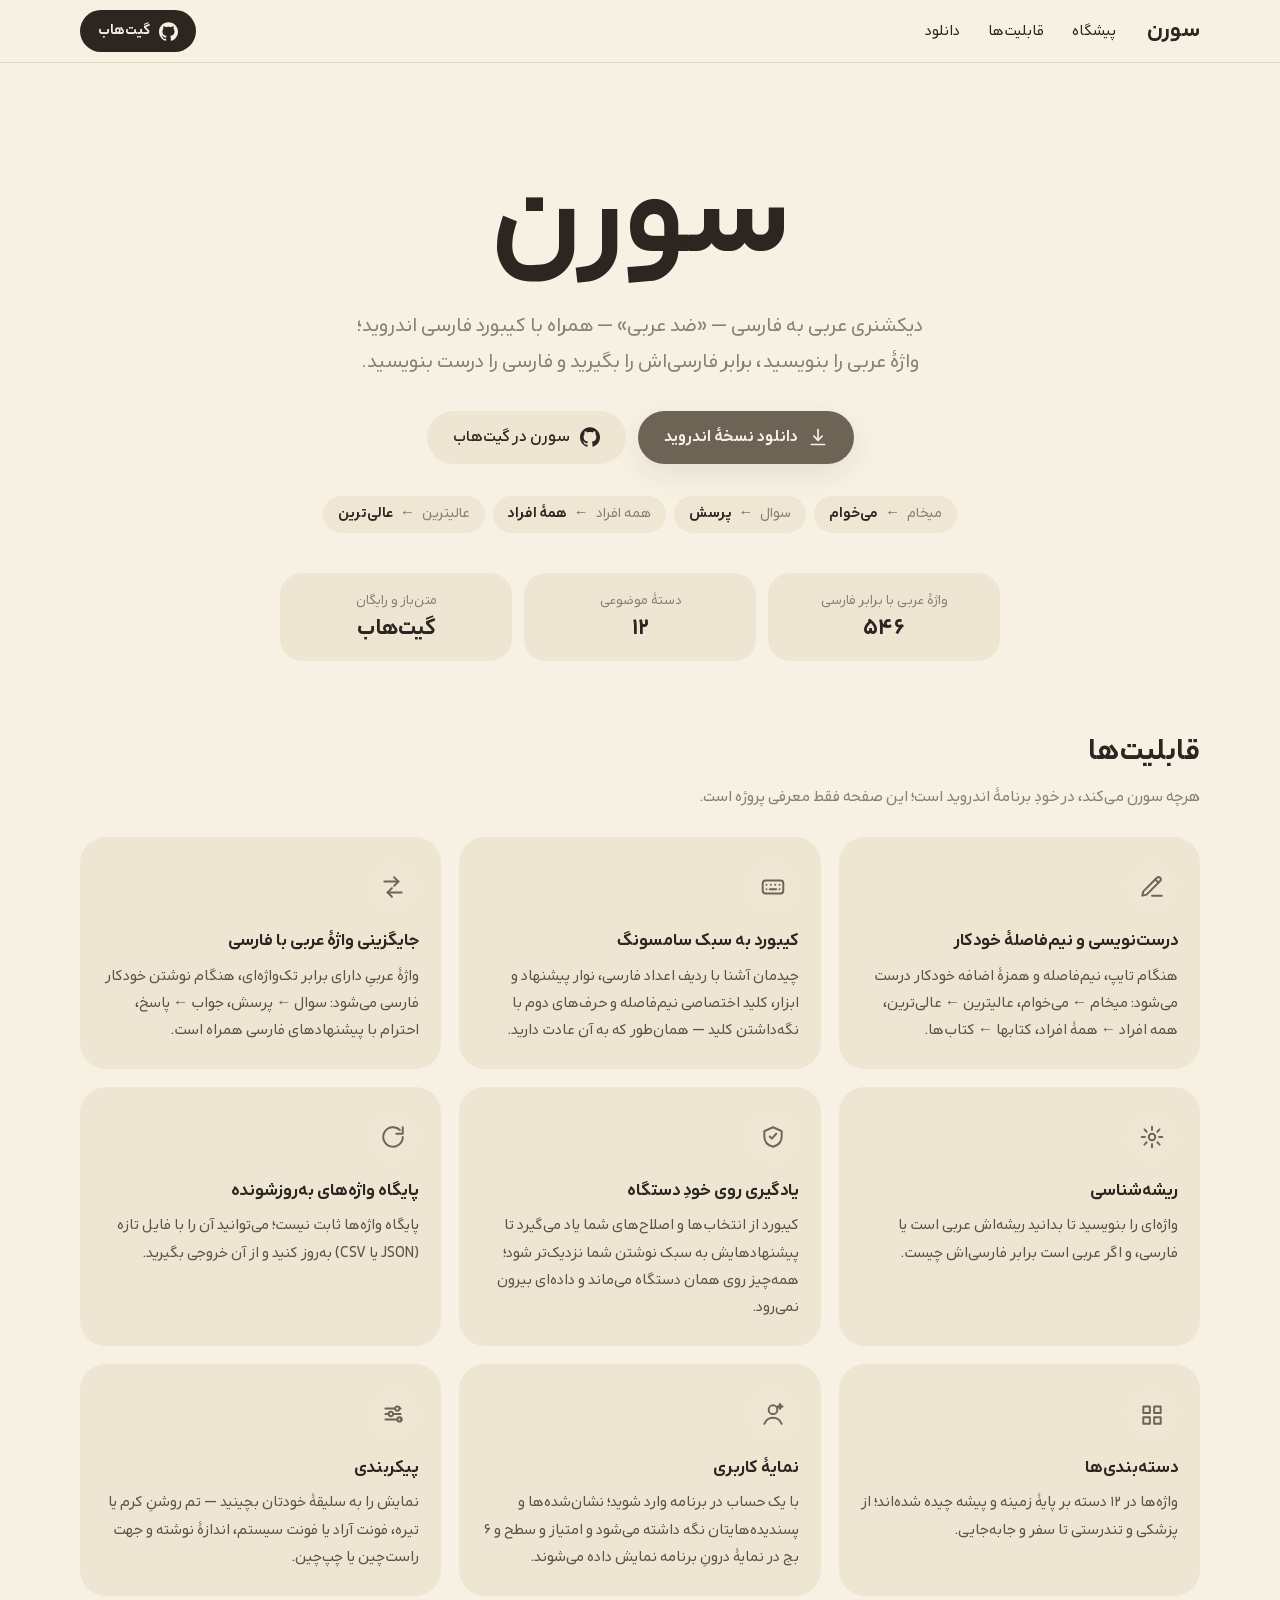
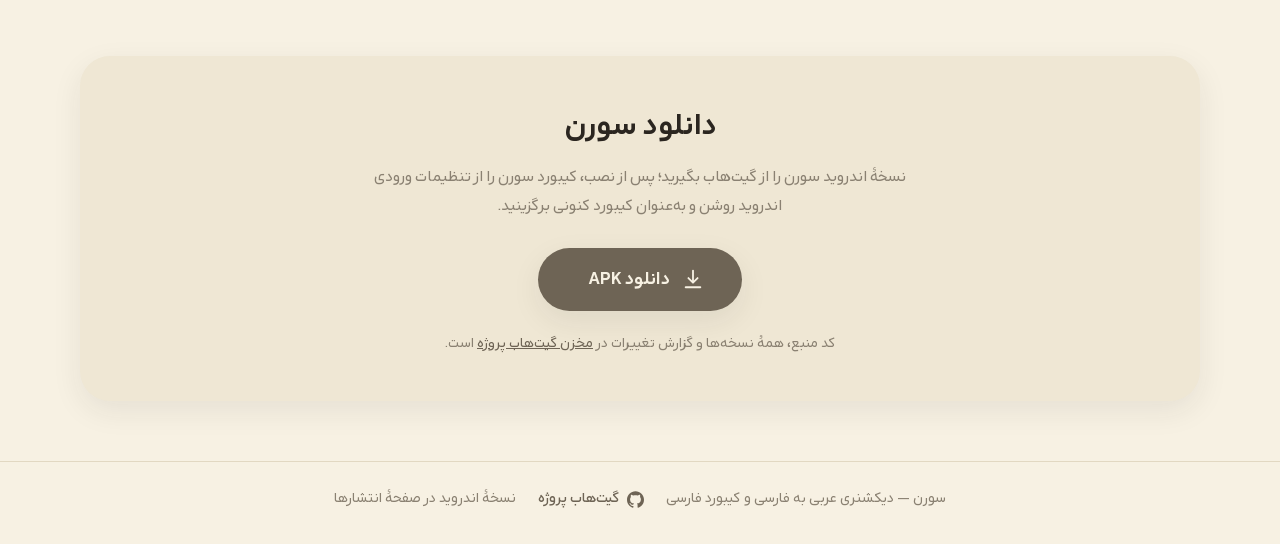
==== index.html @ f8230375 "site: rebuild as responsive showcase landing (owner directive)" ====
<!DOCTYPE html>
<html lang="fa" dir="rtl">
<head>
    <meta charset="UTF-8">
    <meta name="viewport" content="width=device-width, initial-scale=1.0">
    <title>سورن — دیکشنری عربی به فارسی و کیبورد فارسی اندروید</title>
    <meta name="description" content="سورن: دیکشنری عربی به فارسی («ضد عربی») همراه با کیبورد فارسی اندروید به سبک سامسونگ؛ درست‌نویسی و نیم‌فاصلهٔ خودکار، جایگزینی واژهٔ عربی با فارسی و یادگیری روی خود دستگاه.">
    <link rel="stylesheet" href="style.css">
    <noscript><style>.reveal { opacity: 1 !important; transform: none !important; }</style></noscript>
</head>
<body>

    <!-- ناوبری -->
    <nav class="site-nav" aria-label="ناوبری اصلی">
        <div class="wrap nav-inner">
            <a class="brand" href="#home">سورن</a>
            <div class="nav-links">
                <a href="#home" class="nav-link">پیشگاه</a>
                <a href="#features" class="nav-link">قابلیت‌ها</a>
                <a href="#download" class="nav-link">دانلود</a>
            </div>
            <a class="btn-github" href="https://github.com/AliAsgharPZ/Souren" target="_blank" rel="noopener">
                <svg width="19" height="19" viewBox="0 0 24 24" fill="currentColor" aria-hidden="true"><path d="M12 .297c-6.63 0-12 5.373-12 12 0 5.303 3.438 9.8 8.205 11.385.6.113.82-.258.82-.577 0-.285-.01-1.04-.015-2.04-3.338.724-4.042-1.61-4.042-1.61C4.422 18.07 3.633 17.7 3.633 17.7c-1.087-.744.084-.729.084-.729 1.205.084 1.838 1.236 1.838 1.236 1.07 1.835 2.809 1.305 3.495.998.108-.776.417-1.305.76-1.605-2.665-.3-5.466-1.332-5.466-5.93 0-1.31.465-2.38 1.235-3.22-.135-.303-.54-1.523.105-3.176 0 0 1.005-.322 3.3 1.23.96-.267 1.98-.399 3-.405 1.02.006 2.04.138 3 .405 2.28-1.552 3.285-1.23 3.285-1.23.645 1.653.24 2.873.12 3.176.765.84 1.23 1.91 1.23 3.22 0 4.61-2.805 5.625-5.475 5.92.42.36.81 1.096.81 2.22 0 1.606-.015 2.896-.015 3.286 0 .315.21.69.825.57C20.565 22.092 24 17.592 24 12.297c0-6.627-5.373-12-12-12"/></svg>
                گیت‌هاب
            </a>
        </div>
    </nav>

    <!-- پیشگاه -->
    <header class="hero" id="home">
        <div class="wrap">
            <h1 class="hero-wordmark reveal">سورن</h1>
            <p class="hero-tagline reveal">دیکشنری عربی به فارسی — «ضد عربی» — همراه با کیبورد فارسی اندروید؛<br>واژهٔ عربی را بنویسید، برابر فارسی‌اش را بگیرید و فارسی را درست بنویسید.</p>
            <div class="hero-actions reveal">
                <a class="btn-primary apk-btn" href="https://github.com/AliAsgharPZ/Souren/releases">
                    <svg width="20" height="20" viewBox="0 0 24 24" fill="none" stroke="currentColor" stroke-width="2" stroke-linecap="round" stroke-linejoin="round"><path d="M12 3v12"/><path d="m7 11 5 5 5-5"/><path d="M4 21h16"/></svg>
                    دانلود نسخهٔ اندروید
                </a>
                <a class="btn-ghost" href="https://github.com/AliAsgharPZ/Souren" target="_blank" rel="noopener">
                    <svg width="20" height="20" viewBox="0 0 24 24" fill="currentColor" aria-hidden="true"><path d="M12 .297c-6.63 0-12 5.373-12 12 0 5.303 3.438 9.8 8.205 11.385.6.113.82-.258.82-.577 0-.285-.01-1.04-.015-2.04-3.338.724-4.042-1.61-4.042-1.61C4.422 18.07 3.633 17.7 3.633 17.7c-1.087-.744.084-.729.084-.729 1.205.084 1.838 1.236 1.838 1.236 1.07 1.835 2.809 1.305 3.495.998.108-.776.417-1.305.76-1.605-2.665-.3-5.466-1.332-5.466-5.93 0-1.31.465-2.38 1.235-3.22-.135-.303-.54-1.523.105-3.176 0 0 1.005-.322 3.3 1.23.96-.267 1.98-.399 3-.405 1.02.006 2.04.138 3 .405 2.28-1.552 3.285-1.23 3.285-1.23.645 1.653.24 2.873.12 3.176.765.84 1.23 1.91 1.23 3.22 0 4.61-2.805 5.625-5.475 5.92.42.36.81 1.096.81 2.22 0 1.606-.015 2.896-.015 3.286 0 .315.21.69.825.57C20.565 22.092 24 17.592 24 12.297c0-6.627-5.373-12-12-12"/></svg>
                    سورن در گیت‌هاب
                </a>
            </div>
            <div class="hero-chips reveal" aria-hidden="true">
                <span class="chip">میخام <span class="chip-arrow">←</span> <strong>می‌خوام</strong></span>
                <span class="chip">سوال <span class="chip-arrow">←</span> <strong>پرسش</strong></span>
                <span class="chip">همه افراد <span class="chip-arrow">←</span> <strong>همهٔ افراد</strong></span>
                <span class="chip">عالیترین <span class="chip-arrow">←</span> <strong>عالی‌ترین</strong></span>
            </div>
            <dl class="stats reveal">
                <div class="stat">
                    <dt>واژهٔ عربی با برابر فارسی</dt>
                    <dd>۵۴۶</dd>
                </div>
                <div class="stat">
                    <dt>دستهٔ موضوعی</dt>
                    <dd>۱۲</dd>
                </div>
                <div class="stat">
                    <dt>متن‌باز و رایگان</dt>
                    <dd>گیت‌هاب</dd>
                </div>
            </dl>
        </div>
    </header>

    <main class="wrap">

        <!-- قابلیت‌ها -->
        <section class="section" id="features">
            <div class="section-head reveal">
                <h2 class="section-title">قابلیت‌ها</h2>
                <p class="section-sub">هرچه سورن می‌کند، در خودِ برنامهٔ اندروید است؛ این صفحه فقط معرفی پروژه است.</p>
            </div>
            <div class="features-grid">
                <article class="feature-card reveal">
                    <span class="feature-icon"><svg width="26" height="26" viewBox="0 0 24 24" fill="none" stroke="currentColor" stroke-width="1.8" stroke-linecap="round" stroke-linejoin="round"><path d="M12 20h9"/><path d="M16.5 3.5a2.1 2.1 0 0 1 3 3L7 19l-4 1 1-4Z"/><path d="m15 5 3 3"/></svg></span>
                    <h3>درست‌نویسی و نیم‌فاصلهٔ خودکار</h3>
                    <p>هنگام تایپ، نیم‌فاصله و همزهٔ اضافه خودکار درست می‌شود: میخام ← می‌خوام، عالیترین ← عالی‌ترین، همه افراد ← همهٔ افراد، کتابها ← کتاب‌ها.</p>
                </article>
                <article class="feature-card reveal">
                    <span class="feature-icon"><svg width="26" height="26" viewBox="0 0 24 24" fill="none" stroke="currentColor" stroke-width="1.8" stroke-linecap="round" stroke-linejoin="round"><rect x="2.5" y="6" width="19" height="12" rx="2.5"/><path d="M6 10h.01M10 10h.01M14 10h.01M18 10h.01M6 14h.01M18 14h.01M9 14h6"/></svg></span>
                    <h3>کیبورد به سبک سامسونگ</h3>
                    <p>چیدمان آشنا با ردیف اعداد فارسی، نوار پیشنهاد و ابزار، کلید اختصاصی نیم‌فاصله و حرف‌های دوم با نگه‌داشتن کلید — همان‌طور که به آن عادت دارید.</p>
                </article>
                <article class="feature-card reveal">
                    <span class="feature-icon"><svg width="26" height="26" viewBox="0 0 24 24" fill="none" stroke="currentColor" stroke-width="1.8" stroke-linecap="round" stroke-linejoin="round"><path d="M4 7h13"/><path d="m13 3 4 4-4 4"/><path d="M20 17H7"/><path d="m11 13-4 4 4 4"/></svg></span>
                    <h3>جایگزینی واژهٔ عربی با فارسی</h3>
                    <p>واژهٔ عربیِ دارای برابر تک‌واژه‌ای، هنگام نوشتن خودکار فارسی می‌شود: سوال ← پرسش، جواب ← پاسخ، احترام با پیشنهادهای فارسی همراه است.</p>
                </article>
                <article class="feature-card reveal">
                    <span class="feature-icon"><svg width="26" height="26" viewBox="0 0 24 24" fill="none" stroke="currentColor" stroke-width="1.8" stroke-linecap="round" stroke-linejoin="round"><circle cx="12" cy="12" r="3"/><path d="M12 2.5v3M12 18.5v3M2.5 12h3M18.5 12h3M5 5l2.1 2.1M16.9 16.9 19 19M19 5l-2.1 2.1M7.1 16.9 5 19"/></svg></span>
                    <h3>ریشه‌شناسی</h3>
                    <p>واژه‌ای را بنویسید تا بدانید ریشه‌اش عربی است یا فارسی، و اگر عربی است برابر فارسی‌اش چیست.</p>
                </article>
                <article class="feature-card reveal">
                    <span class="feature-icon"><svg width="26" height="26" viewBox="0 0 24 24" fill="none" stroke="currentColor" stroke-width="1.8" stroke-linecap="round" stroke-linejoin="round"><path d="M12 3 4 6.5v5c0 5 3.4 8.3 8 9.5 4.6-1.2 8-4.5 8-9.5v-5Z"/><path d="m9 11.5 2 2 4-4.5"/></svg></span>
                    <h3>یادگیری روی خودِ دستگاه</h3>
                    <p>کیبورد از انتخاب‌ها و اصلاح‌های شما یاد می‌گیرد تا پیشنهادهایش به سبک نوشتن شما نزدیک‌تر شود؛ همه‌چیز روی همان دستگاه می‌ماند و داده‌ای بیرون نمی‌رود.</p>
                </article>
                <article class="feature-card reveal">
                    <span class="feature-icon"><svg width="26" height="26" viewBox="0 0 24 24" fill="none" stroke="currentColor" stroke-width="1.8" stroke-linecap="round" stroke-linejoin="round"><path d="M21 12a9 9 0 1 1-2.6-6.4"/><path d="M21 3v6h-6"/></svg></span>
                    <h3>پایگاه واژه‌های به‌روزشونده</h3>
                    <p>پایگاه واژه‌ها ثابت نیست؛ می‌توانید آن را با فایل تازه (JSON یا CSV) به‌روز کنید و از آن خروجی بگیرید.</p>
                </article>
                <article class="feature-card reveal">
                    <span class="feature-icon"><svg width="26" height="26" viewBox="0 0 24 24" fill="none" stroke="currentColor" stroke-width="1.8" stroke-linecap="round" stroke-linejoin="round"><path d="M4 5h6v6H4zM14 5h6v6h-6zM4 15h6v6H4zM14 15h6v6h-6z"/></svg></span>
                    <h3>دسته‌بندی‌ها</h3>
                    <p>واژه‌ها در ۱۲ دسته بر پایهٔ زمینه و پیشه چیده شده‌اند؛ از پزشکی و تندرستی تا سفر و جابه‌جایی.</p>
                </article>
                <article class="feature-card reveal">
                    <span class="feature-icon"><svg width="26" height="26" viewBox="0 0 24 24" fill="none" stroke="currentColor" stroke-width="1.8" stroke-linecap="round" stroke-linejoin="round"><circle cx="12" cy="8" r="4"/><path d="M4 21c1.5-3.6 4.5-5.5 8-5.5s6.5 1.9 8 5.5"/><path d="m18.5 2.8.6 1.7 1.7.6-1.7.6-.6 1.7-.6-1.7-1.7-.6 1.7-.6Z"/></svg></span>
                    <h3>نمایهٔ کاربری</h3>
                    <p>با یک حساب در برنامه وارد شوید؛ نشان‌شده‌ها و پسندیده‌هایتان نگه داشته می‌شود و امتیاز و سطح و ۶ بج در نمایهٔ درونِ برنامه نمایش داده می‌شوند.</p>
                </article>
                <article class="feature-card reveal">
                    <span class="feature-icon"><svg width="26" height="26" viewBox="0 0 24 24" fill="none" stroke="currentColor" stroke-width="1.8" stroke-linecap="round" stroke-linejoin="round"><path d="M5 7h9M18 7h1M5 12h3M12 12h7M5 17h11M20 17h-1"/><circle cx="16" cy="7" r="2"/><circle cx="10" cy="12" r="2"/><circle cx="18" cy="17" r="2"/></svg></span>
                    <h3>پیکربندی</h3>
                    <p>نمایش را به سلیقهٔ خودتان بچینید — تم روشنِ کرم یا تیره، فونت آراد یا فونت سیستم، اندازهٔ نوشته و جهت راست‌چین یا چپ‌چین.</p>
                </article>
            </div>
        </section>

        <!-- دانلود -->
        <section class="section" id="download">
            <div class="download-card reveal">
                <h2 class="section-title">دانلود سورن</h2>
                <p class="download-text">نسخهٔ اندروید سورن را از گیت‌هاب بگیرید؛ پس از نصب، کیبورد سورن را از تنظیمات ورودی اندروید روشن و به‌عنوان کیبورد کنونی برگزینید.</p>
                <a class="btn-download apk-btn" href="https://github.com/AliAsgharPZ/Souren/releases">
                    <svg width="22" height="22" viewBox="0 0 24 24" fill="none" stroke="currentColor" stroke-width="2" stroke-linecap="round" stroke-linejoin="round"><path d="M12 3v12"/><path d="m7 11 5 5 5-5"/><path d="M4 21h16"/></svg>
                    دانلود APK
                    <span class="btn-version" id="apkVersion"></span>
                </a>
                <p class="download-note">کد منبع، همهٔ نسخه‌ها و گزارش تغییرات در <a href="https://github.com/AliAsgharPZ/Souren" target="_blank" rel="noopener">مخزن گیت‌هاب پروژه</a> است.</p>
            </div>
        </section>
    </main>

    <!-- فوتر -->
    <footer>
        <div class="wrap footer-inner">
            <span>سورن — دیکشنری عربی به فارسی و کیبورد فارسی</span>
            <a class="footer-github" href="https://github.com/AliAsgharPZ/Souren" target="_blank" rel="noopener">
                <svg width="17" height="17" viewBox="0 0 24 24" fill="currentColor" aria-hidden="true"><path d="M12 .297c-6.63 0-12 5.373-12 12 0 5.303 3.438 9.8 8.205 11.385.6.113.82-.258.82-.577 0-.285-.01-1.04-.015-2.04-3.338.724-4.042-1.61-4.042-1.61C4.422 18.07 3.633 17.7 3.633 17.7c-1.087-.744.084-.729.084-.729 1.205.084 1.838 1.236 1.838 1.236 1.07 1.835 2.809 1.305 3.495.998.108-.776.417-1.305.76-1.605-2.665-.3-5.466-1.332-5.466-5.93 0-1.31.465-2.38 1.235-3.22-.135-.303-.54-1.523.105-3.176 0 0 1.005-.322 3.3 1.23.96-.267 1.98-.399 3-.405 1.02.006 2.04.138 3 .405 2.28-1.552 3.285-1.23 3.285-1.23.645 1.653.24 2.873.12 3.176.765.84 1.23 1.91 1.23 3.22 0 4.61-2.805 5.625-5.475 5.92.42.36.81 1.096.81 2.22 0 1.606-.015 2.896-.015 3.286 0 .315.21.69.825.57C20.565 22.092 24 17.592 24 12.297c0-6.627-5.373-12-12-12"/></svg>
                گیت‌هاب پروژه
            </a>
            <span id="footerVersion">نسخهٔ اندروید در صفحهٔ انتشارها</span>
        </div>
    </footer>

    <script src="script.js"></script>
    <script>
    // اگر script.js به هر دلیل لود یا اجرا نشد، بخش‌های .reveal برای
    // همیشه پنهان نمانند و صفحه خالی دیده نشود.
    setTimeout(function () {
        if (!window.__sourenBooted) {
            document.querySelectorAll('.reveal').forEach(function (el) { el.classList.add('visible'); });
        }
    }, 1600);
    </script>
</body>
</html>
---- style.css ----
/* ============================================================
   سورن — صفحهٔ معرفی پروژه (فقط نمایش و هدایت به گیت‌هاب)
   زبان طراحی برنامهٔ اندروید: کرم، کارت، قرص، جوهر، لهجهٔ نرم
   ریسپانسیو و موبایل‌اول: چیدمان از ۳۲۰px تا دسکتاپ پهن
   ============================================================ */

@font-face {
    font-family: 'Arad';
    src: url('fonts/Arad-Regular.ttf') format('truetype');
    font-weight: 400;
    font-style: normal;
    font-display: swap;
}
@font-face {
    font-family: 'Arad';
    src: url('fonts/Arad-Medium.ttf') format('truetype');
    font-weight: 500;
    font-style: normal;
    font-display: swap;
}
@font-face {
    font-family: 'Arad';
    src: url('fonts/Arad-Bold.ttf') format('truetype');
    font-weight: 700;
    font-style: normal;
    font-display: swap;
}

:root {
    --cream: #F7F1E3;
    --card: #EFE7D4;
    --pill: #EEE6D2;
    --ink: #2B2620;
    --muted: #8A8172;
    --accent: #6E6455;
    --divider: #E2D8C2;
    --shadow-soft: 0 10px 30px rgba(43, 38, 32, 0.08);
    --shadow-lift: 0 16px 40px rgba(43, 38, 32, 0.12);
    --nav-h: 118px;
}

* {
    margin: 0;
    padding: 0;
    box-sizing: border-box;
}

html {
    scroll-behavior: smooth;
}

body {
    font-family: 'Arad', 'Tahoma', sans-serif;
    background: var(--cream);
    color: var(--ink);
    min-height: 100vh;
    line-height: 1.8;
    overflow-x: hidden;
}

img, svg {
    max-width: 100%;
}

a {
    color: var(--accent);
}

::selection {
    background: var(--card);
}

.wrap {
    width: min(1120px, 100% - 32px);
    margin-inline: auto;
}

/* ---------- انیمیشن پیدا شدن ---------- */
.reveal {
    opacity: 0;
    transform: translateY(16px);
    transition: opacity 0.6s ease, transform 0.6s cubic-bezier(0.22, 0.8, 0.32, 1);
}
.reveal.visible {
    opacity: 1;
    transform: none;
}

/* ---------- ناوبری ---------- */
.site-nav {
    position: sticky;
    top: 0;
    z-index: 100;
    background: rgba(247, 241, 227, 0.92);
    backdrop-filter: blur(8px);
    border-bottom: 1px solid var(--divider);
}
.nav-inner {
    display: flex;
    align-items: center;
    flex-wrap: wrap;
    gap: 6px 14px;
    padding: 10px 0;
}
.brand {
    font-size: 1.4rem;
    font-weight: 700;
    color: var(--ink);
    text-decoration: none;
    line-height: 1.2;
}
.nav-links {
    display: flex;
    align-items: center;
    gap: 2px;
    order: 3;
    width: 100%;
    overflow-x: auto;
    scrollbar-width: none;
}
.nav-links::-webkit-scrollbar {
    display: none;
}
.nav-link {
    color: var(--ink);
    text-decoration: none;
    font-size: 0.95rem;
    padding: 6px 13px;
    border-radius: 999px;
    white-space: nowrap;
    transition: background 0.25s ease;
}
.nav-link:hover {
    background: var(--pill);
}
.btn-github {
    margin-inline-start: auto;
    display: inline-flex;
    align-items: center;
    gap: 8px;
    font-size: 0.92rem;
    font-weight: 700;
    color: var(--cream);
    background: var(--ink);
    text-decoration: none;
    padding: 8px 18px;
    min-height: 42px;
    border-radius: 999px;
    transition: transform 0.2s ease, background 0.2s ease;
}
.btn-github:hover {
    transform: translateY(-1px);
    background: var(--accent);
}
.btn-github svg {
    flex-shrink: 0;
}

/* ---------- پیشگاه ---------- */
.hero {
    text-align: center;
    padding: 56px 0 8px;
}

.hero-wordmark {
    font-size: clamp(3.6rem, 16vw, 8rem);
    font-weight: 700;
    line-height: 1.15;
    color: var(--ink);
}

.hero-tagline {
    color: var(--muted);
    font-size: clamp(1rem, 1.6vw + 0.6rem, 1.25rem);
    max-width: 640px;
    margin: 14px auto 0;
}

.hero-actions {
    display: flex;
    justify-content: center;
    align-items: stretch;
    gap: 12px;
    flex-wrap: wrap;
    margin-top: 30px;
}

.btn-primary, .btn-ghost {
    display: inline-flex;
    align-items: center;
    justify-content: center;
    gap: 10px;
    text-decoration: none;
    font-weight: 700;
    font-size: 1.02rem;
    padding: 12px 26px;
    min-height: 52px;
    border-radius: 999px;
    transition: transform 0.25s ease, box-shadow 0.25s ease, background 0.25s ease;
}
.btn-primary {
    background: var(--accent);
    color: var(--cream);
    box-shadow: var(--shadow-soft);
}
.btn-primary:hover {
    transform: translateY(-2px);
    box-shadow: var(--shadow-lift);
}
.btn-ghost {
    background: var(--pill);
    color: var(--ink);
    font-weight: 500;
}
.btn-ghost:hover {
    transform: translateY(-2px);
    background: var(--card);
}
.btn-primary svg, .btn-ghost svg {
    flex-shrink: 0;
}

.hero-chips {
    display: flex;
    justify-content: center;
    flex-wrap: wrap;
    gap: 8px;
    margin-top: 32px;
}
.chip {
    background: var(--card);
    color: var(--muted);
    border-radius: 999px;
    padding: 5px 15px;
    font-size: 0.92rem;
}
.chip strong {
    color: var(--ink);
}
.chip-arrow {
    color: var(--accent);
    margin: 0 4px;
}

.stats {
    display: grid;
    grid-template-columns: repeat(auto-fit, minmax(140px, 1fr));
    gap: 12px;
    max-width: 720px;
    margin: 40px auto 0;
}
.stat {
    background: var(--pill);
    border-radius: 22px;
    padding: 16px 12px;
}
.stat dt {
    font-size: 0.85rem;
    color: var(--muted);
}
.stat dd {
    font-size: 1.45rem;
    font-weight: 700;
    line-height: 1.4;
}

/* ---------- بخش‌ها ---------- */
.section {
    padding: 52px 0 8px;
    scroll-margin-top: var(--nav-h);
}

.section-head {
    margin-bottom: 24px;
}

.section-title {
    font-size: clamp(1.55rem, 4.5vw, 1.9rem);
    font-weight: 700;
}

.section-sub {
    color: var(--muted);
    margin-top: 4px;
}

/* ---------- قابلیت‌ها ---------- */
.features-grid {
    display: grid;
    grid-template-columns: 1fr;
    gap: 14px;
}

.feature-card {
    background: var(--pill);
    border-radius: 26px;
    padding: 24px 22px;
    transition: transform 0.3s ease, box-shadow 0.3s ease;
}
.feature-card:hover {
    transform: translateY(-4px);
    box-shadow: var(--shadow-soft);
}
.feature-icon {
    display: inline-flex;
    align-items: center;
    justify-content: center;
    width: 52px;
    height: 52px;
    border-radius: 50%;
    background: var(--card);
    color: var(--accent);
    margin-bottom: 12px;
}
.feature-card h3 {
    font-size: 1.1rem;
    font-weight: 700;
    margin-bottom: 6px;
}
.feature-card p {
    color: #5C5546;
    font-size: 0.95rem;
}

/* ---------- دانلود ---------- */
.download-card {
    background: var(--card);
    border-radius: 30px;
    padding: 38px 22px;
    text-align: center;
    box-shadow: var(--shadow-soft);
}
.download-text {
    color: var(--muted);
    max-width: 560px;
    margin: 10px auto 26px;
}
.btn-download {
    display: inline-flex;
    align-items: center;
    justify-content: center;
    gap: 12px;
    background: var(--accent);
    color: var(--cream);
    text-decoration: none;
    font-weight: 700;
    font-size: 1.15rem;
    padding: 15px 38px;
    min-height: 58px;
    max-width: 100%;
    border-radius: 999px;
    box-shadow: var(--shadow-soft);
    transition: transform 0.25s ease, box-shadow 0.25s ease;
}
.btn-download:hover {
    transform: translateY(-2px) scale(1.02);
    box-shadow: var(--shadow-lift);
}
.btn-version {
    font-size: 0.95rem;
    font-weight: 500;
    opacity: 0.85;
}
.download-note {
    color: var(--muted);
    font-size: 0.9rem;
    margin-top: 20px;
}

/* ---------- فوتر ---------- */
footer {
    margin-top: 52px;
    border-top: 1px solid var(--divider);
    color: var(--muted);
    font-size: 0.92rem;
}
.footer-inner {
    display: flex;
    justify-content: center;
    align-items: center;
    flex-wrap: wrap;
    gap: 8px 22px;
    padding: 24px 0 32px;
    text-align: center;
}
.footer-github {
    display: inline-flex;
    align-items: center;
    gap: 7px;
    color: var(--accent);
    text-decoration: none;
    font-weight: 500;
}
.footer-github:hover {
    text-decoration: underline;
}

/* ---------- فوکوس کیبورد ---------- */
a:focus-visible,
button:focus-visible {
    outline: 2px solid rgba(110, 100, 85, 0.65);
    outline-offset: 2px;
}

/* ---------- تبلت و دسکتاپ ---------- */
@media (min-width: 640px) {
    :root {
        --nav-h: 76px;
    }
    .nav-inner {
        flex-wrap: nowrap;
        gap: 18px;
    }
    .nav-links {
        order: initial;
        width: auto;
        overflow: visible;
    }
    .hero {
        padding: 84px 0 12px;
    }
    .features-grid {
        grid-template-columns: repeat(2, 1fr);
        gap: 18px;
    }
    .download-card {
        padding: 44px 34px;
    }
}

@media (min-width: 980px) {
    .features-grid {
        grid-template-columns: repeat(3, 1fr);
    }
}

/* ---------- کاهش حرکت ---------- */
@media (prefers-reduced-motion: reduce) {
    html {
        scroll-behavior: auto;
    }
    .reveal {
        transition: none;
    }
    * {
        animation: none !important;
        transition: none !important;
    }
}
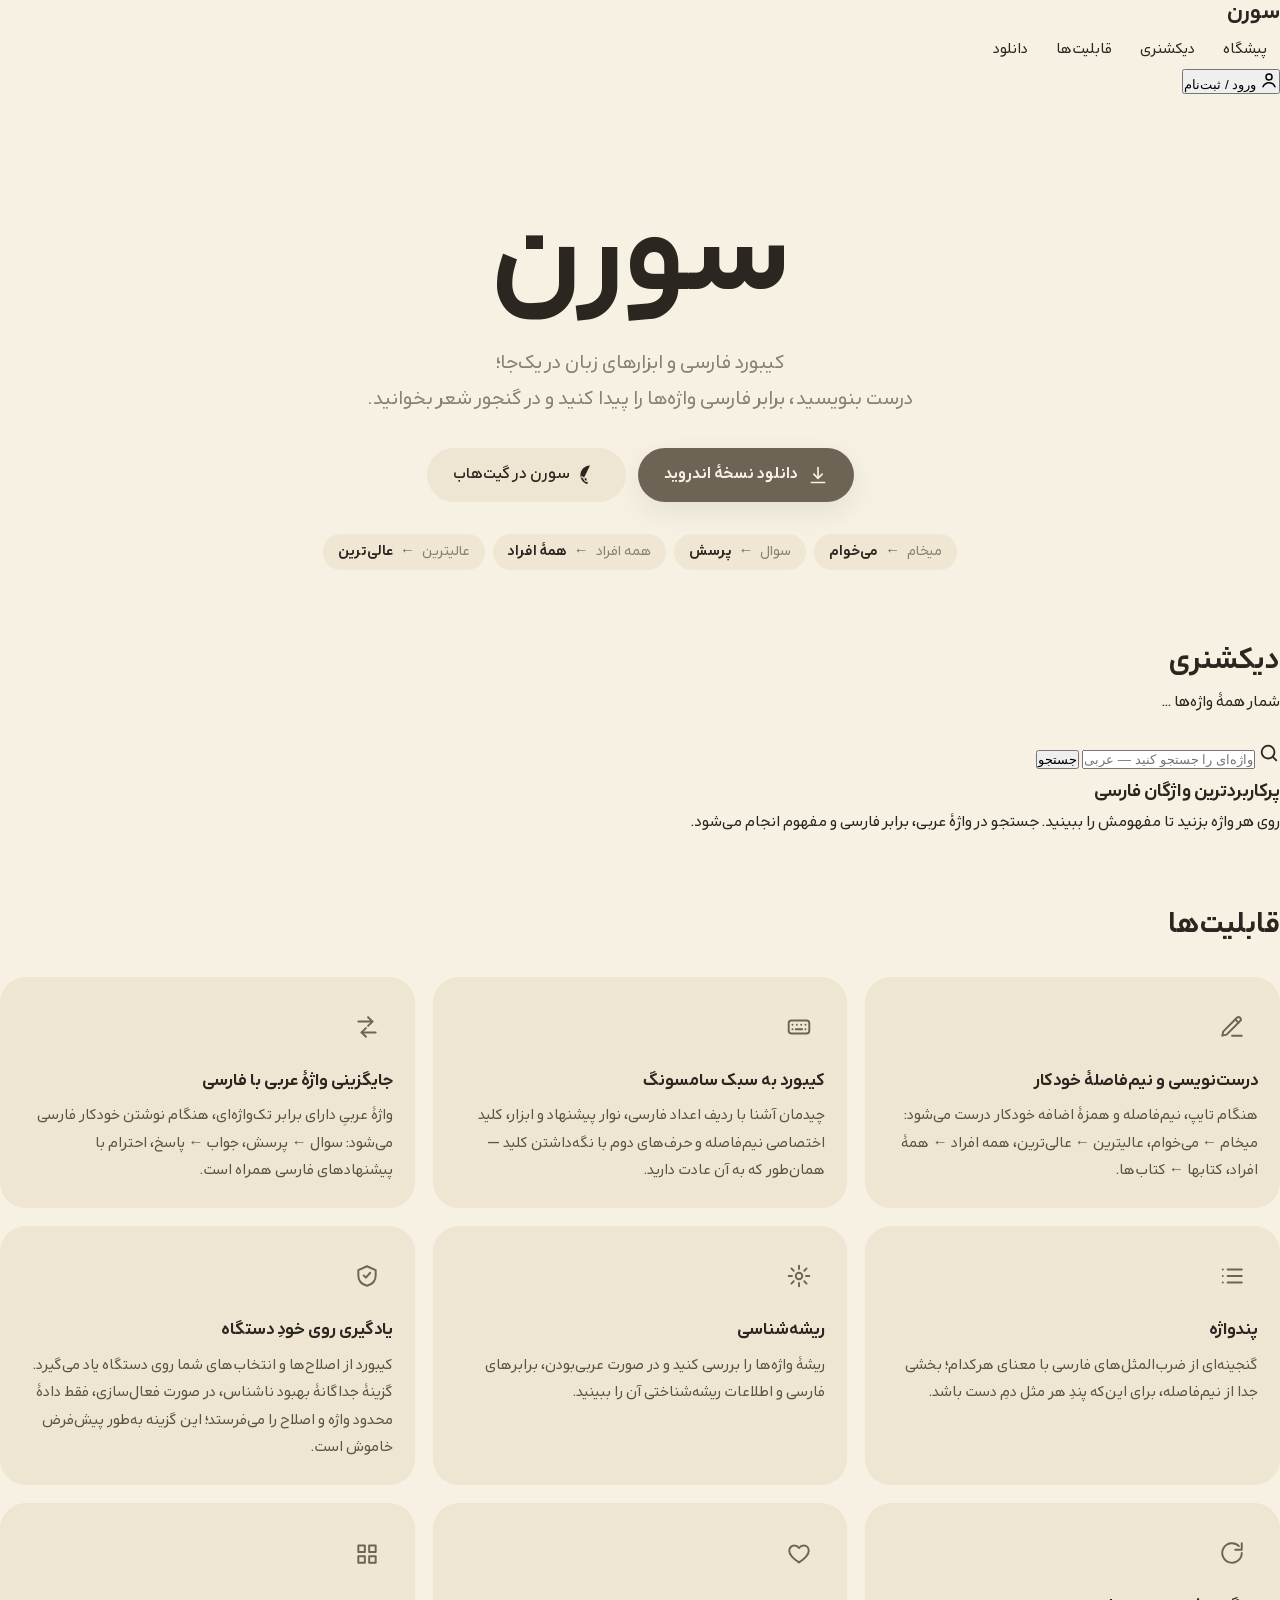
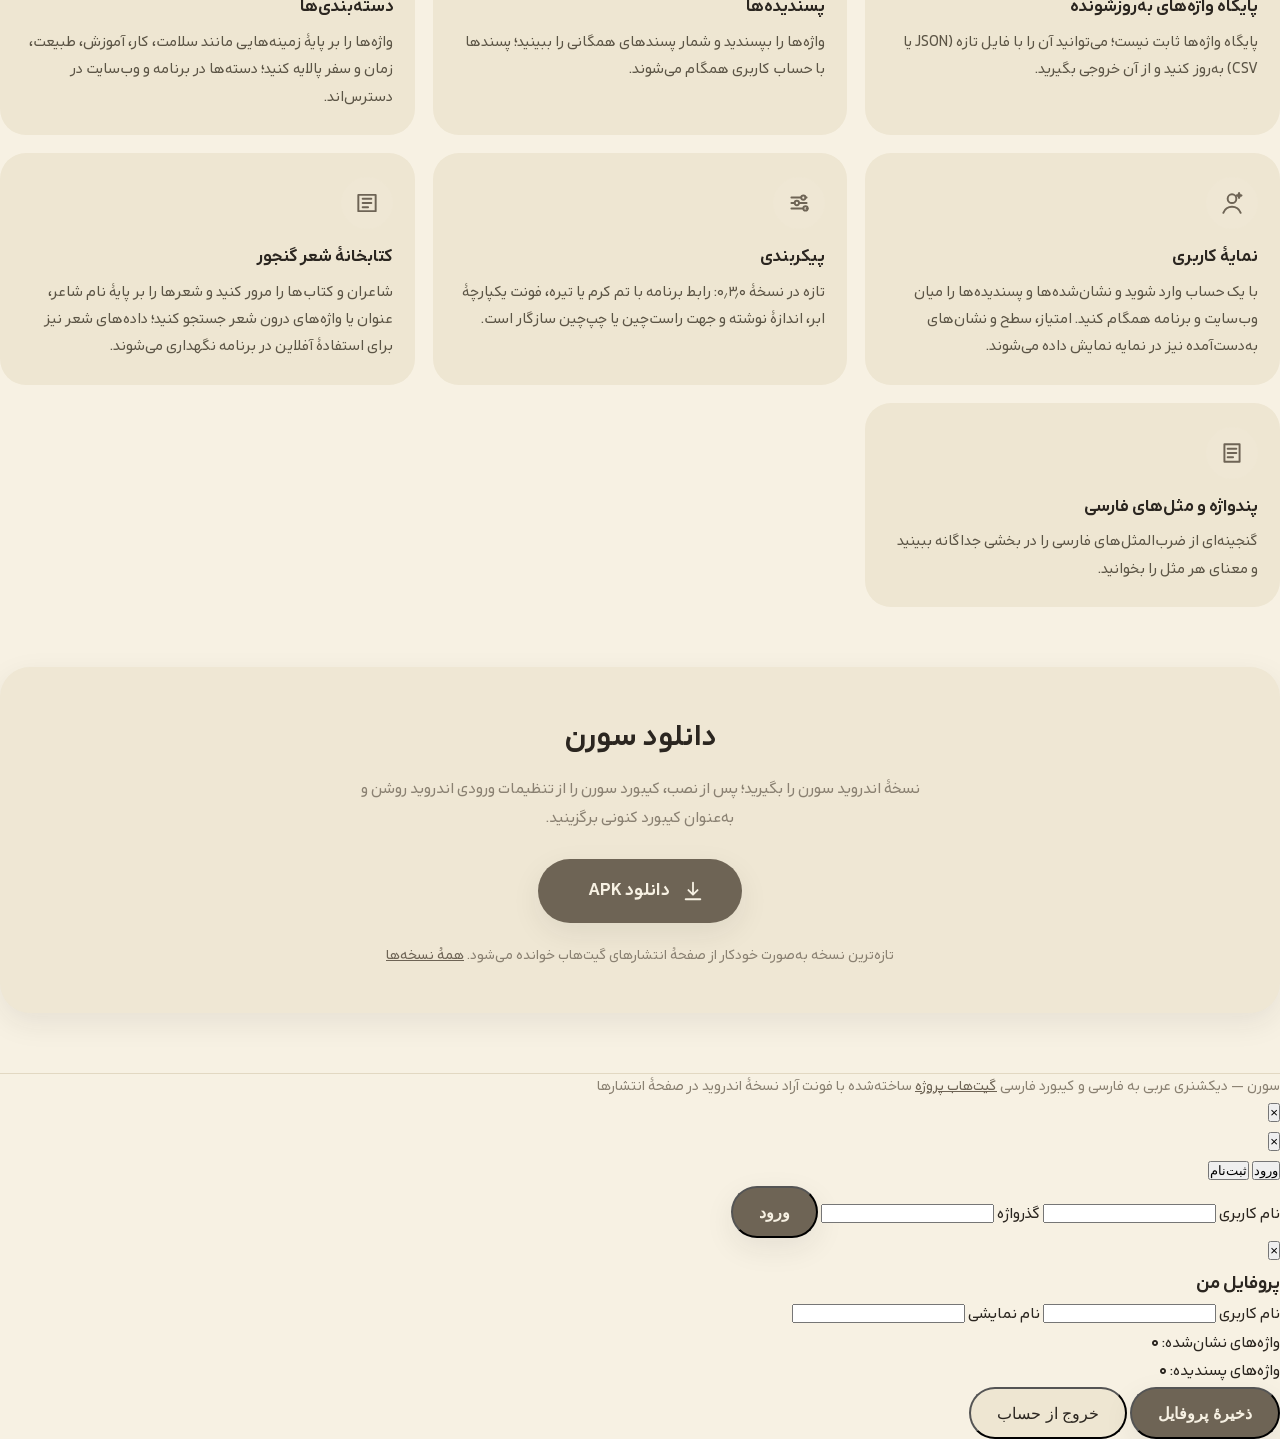
==== commit dba7ee9c: "site: refresh showcase and add current app capabilities" ====
--- a/index.html
+++ b/index.html
@@ -3,74 +3,91 @@
 <head>
     <meta charset="UTF-8">
     <meta name="viewport" content="width=device-width, initial-scale=1.0">
-    <title>سورن — دیکشنری عربی به فارسی و کیبورد فارسی اندروید</title>
-    <meta name="description" content="سورن: دیکشنری عربی به فارسی («ضد عربی») همراه با کیبورد فارسی اندروید به سبک سامسونگ؛ درست‌نویسی و نیم‌فاصلهٔ خودکار، جایگزینی واژهٔ عربی با فارسی و یادگیری روی خود دستگاه.">
+    <title>سورن — کیبورد فارسی، دیکشنری و کتابخانهٔ شعر</title>
+    <meta name="description" content="سورن؛ کیبورد فارسی هوشمند، دیکشنری عربی به فارسی، ریشه‌شناسی واژه‌ها، پندواژه و کتابخانهٔ شعر گنجور در یک برنامهٔ اندرویدی.">
     <link rel="stylesheet" href="style.css">
     <noscript><style>.reveal { opacity: 1 !important; transform: none !important; }</style></noscript>
 </head>
 <body>
 
-    <!-- ناوبری -->
-    <nav class="site-nav" aria-label="ناوبری اصلی">
-        <div class="wrap nav-inner">
-            <a class="brand" href="#home">سورن</a>
-            <div class="nav-links">
-                <a href="#home" class="nav-link">پیشگاه</a>
-                <a href="#features" class="nav-link">قابلیت‌ها</a>
-                <a href="#download" class="nav-link">دانلود</a>
-            </div>
-            <a class="btn-github" href="https://github.com/AliAsgharPZ/Souren" target="_blank" rel="noopener">
-                <svg width="19" height="19" viewBox="0 0 24 24" fill="currentColor" aria-hidden="true"><path d="M12 .297c-6.63 0-12 5.373-12 12 0 5.303 3.438 9.8 8.205 11.385.6.113.82-.258.82-.577 0-.285-.01-1.04-.015-2.04-3.338.724-4.042-1.61-4.042-1.61C4.422 18.07 3.633 17.7 3.633 17.7c-1.087-.744.084-.729.084-.729 1.205.084 1.838 1.236 1.838 1.236 1.07 1.835 2.809 1.305 3.495.998.108-.776.417-1.305.76-1.605-2.665-.3-5.466-1.332-5.466-5.93 0-1.31.465-2.38 1.235-3.22-.135-.303-.54-1.523.105-3.176 0 0 1.005-.322 3.3 1.23.96-.267 1.98-.399 3-.405 1.02.006 2.04.138 3 .405 2.28-1.552 3.285-1.23 3.285-1.23.645 1.653.24 2.873.12 3.176.765.84 1.23 1.91 1.23 3.22 0 4.61-2.805 5.625-5.475 5.92.42.36.81 1.096.81 2.22 0 1.606-.015 2.896-.015 3.286 0 .315.21.69.825.57C20.565 22.092 24 17.592 24 12.297c0-6.627-5.373-12-12-12"/></svg>
-                گیت‌هاب
-            </a>
+    <!-- ناوبری کپسولی بالا — به سبک نوار کپسولی برنامه -->
+    <nav class="capsule-nav" aria-label="ناوبری اصلی">
+        <a class="brand" href="#home">سورن</a>
+        <div class="nav-links">
+            <a href="#home" class="nav-link active">پیشگاه</a>
+            <a href="#dictionary" class="nav-link">دیکشنری</a>
+            <a href="#features" class="nav-link">قابلیت‌ها</a>
+            <a href="#download" class="nav-link nav-link-cta">دانلود</a>
+        </div>
+        <div class="nav-account" id="navAccount">
+            <div id="accountLoggedOut">
+                <button class="btn-account" id="authOpenBtn" type="button">
+                    <svg width="18" height="18" viewBox="0 0 24 24" fill="none" stroke="currentColor" stroke-width="2" stroke-linecap="round" stroke-linejoin="round"><circle cx="12" cy="8" r="4"/><path d="M4 21c1.5-3.6 4.5-5.5 8-5.5s6.5 1.9 8 5.5"/></svg>
+                    ورود / ثبت‌نام
+                </button>
+            </div>
+            <div id="accountLoggedIn" hidden>
+                <button class="btn-account" id="profileOpenBtn" type="button">
+                    <svg width="18" height="18" viewBox="0 0 24 24" fill="none" stroke="currentColor" stroke-width="2" stroke-linecap="round" stroke-linejoin="round"><circle cx="12" cy="8" r="4"/><path d="M4 21c1.5-3.6 4.5-5.5 8-5.5s6.5 1.9 8 5.5"/></svg>
+                    <span id="navUserName"></span>
+                </button>
+                <button class="btn-account btn-account-quiet" id="logoutBtn" type="button">خروج</button>
+            </div>
         </div>
     </nav>
 
     <!-- پیشگاه -->
     <header class="hero" id="home">
-        <div class="wrap">
-            <h1 class="hero-wordmark reveal">سورن</h1>
-            <p class="hero-tagline reveal">دیکشنری عربی به فارسی — «ضد عربی» — همراه با کیبورد فارسی اندروید؛<br>واژهٔ عربی را بنویسید، برابر فارسی‌اش را بگیرید و فارسی را درست بنویسید.</p>
-            <div class="hero-actions reveal">
-                <a class="btn-primary apk-btn" href="https://github.com/AliAsgharPZ/Souren/releases">
-                    <svg width="20" height="20" viewBox="0 0 24 24" fill="none" stroke="currentColor" stroke-width="2" stroke-linecap="round" stroke-linejoin="round"><path d="M12 3v12"/><path d="m7 11 5 5 5-5"/><path d="M4 21h16"/></svg>
-                    دانلود نسخهٔ اندروید
-                </a>
-                <a class="btn-ghost" href="https://github.com/AliAsgharPZ/Souren" target="_blank" rel="noopener">
-                    <svg width="20" height="20" viewBox="0 0 24 24" fill="currentColor" aria-hidden="true"><path d="M12 .297c-6.63 0-12 5.373-12 12 0 5.303 3.438 9.8 8.205 11.385.6.113.82-.258.82-.577 0-.285-.01-1.04-.015-2.04-3.338.724-4.042-1.61-4.042-1.61C4.422 18.07 3.633 17.7 3.633 17.7c-1.087-.744.084-.729.084-.729 1.205.084 1.838 1.236 1.838 1.236 1.07 1.835 2.809 1.305 3.495.998.108-.776.417-1.305.76-1.605-2.665-.3-5.466-1.332-5.466-5.93 0-1.31.465-2.38 1.235-3.22-.135-.303-.54-1.523.105-3.176 0 0 1.005-.322 3.3 1.23.96-.267 1.98-.399 3-.405 1.02.006 2.04.138 3 .405 2.28-1.552 3.285-1.23 3.285-1.23.645 1.653.24 2.873.12 3.176.765.84 1.23 1.91 1.23 3.22 0 4.61-2.805 5.625-5.475 5.92.42.36.81 1.096.81 2.22 0 1.606-.015 2.896-.015 3.286 0 .315.21.69.825.57C20.565 22.092 24 17.592 24 12.297c0-6.627-5.373-12-12-12"/></svg>
-                    سورن در گیت‌هاب
-                </a>
-            </div>
-            <div class="hero-chips reveal" aria-hidden="true">
-                <span class="chip">میخام <span class="chip-arrow">←</span> <strong>می‌خوام</strong></span>
-                <span class="chip">سوال <span class="chip-arrow">←</span> <strong>پرسش</strong></span>
-                <span class="chip">همه افراد <span class="chip-arrow">←</span> <strong>همهٔ افراد</strong></span>
-                <span class="chip">عالیترین <span class="chip-arrow">←</span> <strong>عالی‌ترین</strong></span>
-            </div>
-            <dl class="stats reveal">
-                <div class="stat">
-                    <dt>واژهٔ عربی با برابر فارسی</dt>
-                    <dd>۵۴۶</dd>
+        <h1 class="hero-wordmark reveal">سورن</h1>
+        <p class="hero-tagline reveal">کیبورد فارسی و ابزارهای زبان در یک‌جا؛<br>درست بنویسید، برابر فارسی واژه‌ها را پیدا کنید و در گنجور شعر بخوانید.</p>
+        <div class="hero-actions reveal">
+            <a class="btn-primary apk-btn" href="https://github.com/AliAsgharPZ/Souren/releases">
+                <svg width="20" height="20" viewBox="0 0 24 24" fill="none" stroke="currentColor" stroke-width="2" stroke-linecap="round" stroke-linejoin="round"><path d="M12 3v12"/><path d="m7 11 5 5 5-5"/><path d="M4 21h16"/></svg>
+                دانلود نسخهٔ اندروید
+            </a>
+            <a class="btn-ghost" href="https://github.com/AliAsgharPZ/Souren" target="_blank" rel="noopener">
+                <svg width="20" height="20" viewBox="0 0 24 24" fill="currentColor" aria-hidden="true"><path d="M12 .5C5.65.5.5 5.65.5 12c0 5.08 3.29 9.39 7.86 10.91.58.11.79-.25.79-.55 0-.27-.01-1.17-.02-2.12-3.2.7-3.87-1.36-3.87-1.36-.52-1.33-1.28-1.68-1.28-1.68-1.04-.71.08-.7.08-.7 1.15.08 1.76 1.19 1.76 1.19 1.03 1.75 2.69 1.25 1.87-.75.4-1.25.7-1.53-2.55-.29-5.23-1.28-5.23-5.68 0-1.26.45-2.28 1.19-3.09-.12-.29-.52-1.46.11-3.05 0 0 .97-.31 3.17 1.18a11 11 0 0 1 5.78 0c2.2-1.49 3.17-1.18 3.17-1.18.63 1.59.23 2.76.11 3.05.74.81 1.19 1.83 1.19 3.09 0 4.41-2.69 5.38-5.25 1.28.37.78 1.13 0 .75-.01 1.52-.01 1.03 0 .27.18.6.8.55A11.51 11.51 0 0 0 23.5 12C23.5 5.65 18.35.5 12 .5Z"/></svg>
+                سورن در گیت‌هاب
+            </a>
+        </div>
+        <div class="hero-chips reveal" aria-hidden="true">
+            <span class="chip">میخام <span class="chip-arrow">←</span> <strong>می‌خوام</strong></span>
+            <span class="chip">سوال <span class="chip-arrow">←</span> <strong>پرسش</strong></span>
+            <span class="chip">همه افراد <span class="chip-arrow">←</span> <strong>همهٔ افراد</strong></span>
+            <span class="chip">عالیترین <span class="chip-arrow">←</span> <strong>عالی‌ترین</strong></span>
+        </div>
+    </header>
+
+    <main>
+        <!-- دیکشنری -->
+        <section class="section" id="dictionary">
+            <div class="section-head reveal">
+                <h2 class="section-title">دیکشنری</h2>
+                <div class="word-count" title="شمار همهٔ واژه‌ها">
+                    <span class="word-count-label">شمار همهٔ واژه‌ها</span>
+                    <span class="word-count-num" id="wordCount">…</span>
                 </div>
-                <div class="stat">
-                    <dt>دستهٔ موضوعی</dt>
-                    <dd>۱۲</dd>
-                </div>
-                <div class="stat">
-                    <dt>متن‌باز و رایگان</dt>
-                    <dd>گیت‌هاب</dd>
-                </div>
-            </dl>
-        </div>
-    </header>
-
-    <main class="wrap">
+            </div>
+
+            <div class="search-box reveal">
+                <svg class="search-icon" width="22" height="22" viewBox="0 0 24 24" fill="none" stroke="currentColor" stroke-width="2" stroke-linecap="round" stroke-linejoin="round"><circle cx="11" cy="11" r="7"/><path d="m20 20-3.8-3.8"/></svg>
+                <input type="text" id="searchBox" placeholder="واژه‌ای را جستجو کنید — عربی، فارسی یا مفهوم" autocomplete="off">
+                <button id="searchBtn" type="button">جستجو</button>
+            </div>
+
+            <div class="cat-chips" id="categoryChips" aria-label="پالایهٔ دسته‌بندی"></div>
+
+            <h3 class="list-title" id="listTitle">پرکاربردترین واژگان فارسی</h3>
+            <div class="dict-list-wrap">
+                <div class="dict-list" id="dictList" role="list"></div>
+            </div>
+            <p class="dict-hint">روی هر واژه بزنید تا مفهومش را ببینید. جستجو در واژهٔ عربی، برابر فارسی و مفهوم انجام می‌شود.</p>
+        </section>
 
         <!-- قابلیت‌ها -->
         <section class="section" id="features">
             <div class="section-head reveal">
                 <h2 class="section-title">قابلیت‌ها</h2>
-                <p class="section-sub">هرچه سورن می‌کند، در خودِ برنامهٔ اندروید است؛ این صفحه فقط معرفی پروژه است.</p>
             </div>
             <div class="features-grid">
                 <article class="feature-card reveal">
@@ -89,14 +106,19 @@
                     <p>واژهٔ عربیِ دارای برابر تک‌واژه‌ای، هنگام نوشتن خودکار فارسی می‌شود: سوال ← پرسش، جواب ← پاسخ، احترام با پیشنهادهای فارسی همراه است.</p>
                 </article>
                 <article class="feature-card reveal">
+                    <span class="feature-icon"><svg width="26" height="26" viewBox="0 0 24 24" fill="none" stroke="currentColor" stroke-width="1.8" stroke-linecap="round" stroke-linejoin="round"><path d="M8 6h13M8 12h13M8 18h13"/><path d="M3.5 6h.01M3.5 12h.01M3.5 18h.01"/></svg></span>
+                    <h3>پندواژه</h3>
+                    <p>گنجینه‌ای از ضرب‌المثل‌های فارسی با معنای هرکدام؛ بخشی جدا از نیم‌فاصله، برای این‌که پندِ هر مثل دمِ دست باشد.</p>
+                </article>
+                <article class="feature-card reveal">
                     <span class="feature-icon"><svg width="26" height="26" viewBox="0 0 24 24" fill="none" stroke="currentColor" stroke-width="1.8" stroke-linecap="round" stroke-linejoin="round"><circle cx="12" cy="12" r="3"/><path d="M12 2.5v3M12 18.5v3M2.5 12h3M18.5 12h3M5 5l2.1 2.1M16.9 16.9 19 19M19 5l-2.1 2.1M7.1 16.9 5 19"/></svg></span>
                     <h3>ریشه‌شناسی</h3>
-                    <p>واژه‌ای را بنویسید تا بدانید ریشه‌اش عربی است یا فارسی، و اگر عربی است برابر فارسی‌اش چیست.</p>
+                    <p>ریشهٔ واژه‌ها را بررسی کنید و در صورت عربی‌بودن، برابرهای فارسی و اطلاعات ریشه‌شناختی آن را ببینید.</p>
                 </article>
                 <article class="feature-card reveal">
                     <span class="feature-icon"><svg width="26" height="26" viewBox="0 0 24 24" fill="none" stroke="currentColor" stroke-width="1.8" stroke-linecap="round" stroke-linejoin="round"><path d="M12 3 4 6.5v5c0 5 3.4 8.3 8 9.5 4.6-1.2 8-4.5 8-9.5v-5Z"/><path d="m9 11.5 2 2 4-4.5"/></svg></span>
                     <h3>یادگیری روی خودِ دستگاه</h3>
-                    <p>کیبورد از انتخاب‌ها و اصلاح‌های شما یاد می‌گیرد تا پیشنهادهایش به سبک نوشتن شما نزدیک‌تر شود؛ همه‌چیز روی همان دستگاه می‌ماند و داده‌ای بیرون نمی‌رود.</p>
+                    <p>کیبورد از اصلاح‌ها و انتخاب‌های شما روی دستگاه یاد می‌گیرد. گزینهٔ جداگانهٔ بهبود ناشناس، در صورت فعال‌سازی، فقط دادهٔ محدود واژه و اصلاح را می‌فرستد؛ این گزینه به‌طور پیش‌فرض خاموش است.</p>
                 </article>
                 <article class="feature-card reveal">
                     <span class="feature-icon"><svg width="26" height="26" viewBox="0 0 24 24" fill="none" stroke="currentColor" stroke-width="1.8" stroke-linecap="round" stroke-linejoin="round"><path d="M21 12a9 9 0 1 1-2.6-6.4"/><path d="M21 3v6h-6"/></svg></span>
@@ -104,49 +126,135 @@
                     <p>پایگاه واژه‌ها ثابت نیست؛ می‌توانید آن را با فایل تازه (JSON یا CSV) به‌روز کنید و از آن خروجی بگیرید.</p>
                 </article>
                 <article class="feature-card reveal">
+                    <span class="feature-icon"><svg width="26" height="26" viewBox="0 0 24 24" fill="none" stroke="currentColor" stroke-width="1.8" stroke-linecap="round" stroke-linejoin="round"><path d="M12 20.7C6.4 17 3 13.6 3 9.9 3 7.2 5 5 7.7 5c1.7 0 3.3.9 4.3 2.4C13 5.9 14.6 5 16.3 5 19 5 21 7.2 21 9.9c0 3.7-3.4 7.1-9 10.8Z"/></svg></span>
+                    <h3>پسندیده‌ها</h3>
+                    <p>واژه‌ها را بپسندید و شمار پسندهای همگانی را ببینید؛ پسندها با حساب کاربری همگام می‌شوند.</p>
+                </article>
+                <article class="feature-card reveal">
                     <span class="feature-icon"><svg width="26" height="26" viewBox="0 0 24 24" fill="none" stroke="currentColor" stroke-width="1.8" stroke-linecap="round" stroke-linejoin="round"><path d="M4 5h6v6H4zM14 5h6v6h-6zM4 15h6v6H4zM14 15h6v6h-6z"/></svg></span>
                     <h3>دسته‌بندی‌ها</h3>
-                    <p>واژه‌ها در ۱۲ دسته بر پایهٔ زمینه و پیشه چیده شده‌اند؛ از پزشکی و تندرستی تا سفر و جابه‌جایی.</p>
+                    <p>واژه‌ها را بر پایهٔ زمینه‌هایی مانند سلامت، کار، آموزش، طبیعت، زمان و سفر پالایه کنید؛ دسته‌ها در برنامه و وب‌سایت در دسترس‌اند.</p>
                 </article>
                 <article class="feature-card reveal">
                     <span class="feature-icon"><svg width="26" height="26" viewBox="0 0 24 24" fill="none" stroke="currentColor" stroke-width="1.8" stroke-linecap="round" stroke-linejoin="round"><circle cx="12" cy="8" r="4"/><path d="M4 21c1.5-3.6 4.5-5.5 8-5.5s6.5 1.9 8 5.5"/><path d="m18.5 2.8.6 1.7 1.7.6-1.7.6-.6 1.7-.6-1.7-1.7-.6 1.7-.6Z"/></svg></span>
                     <h3>نمایهٔ کاربری</h3>
-                    <p>با یک حساب در برنامه وارد شوید؛ نشان‌شده‌ها و پسندیده‌هایتان نگه داشته می‌شود و امتیاز و سطح و ۶ بج در نمایهٔ درونِ برنامه نمایش داده می‌شوند.</p>
+                    <p>با یک حساب وارد شوید و نشان‌شده‌ها و پسندیده‌ها را میان وب‌سایت و برنامه همگام کنید. امتیاز، سطح و نشان‌های به‌دست‌آمده نیز در نمایه نمایش داده می‌شوند.</p>
                 </article>
                 <article class="feature-card reveal">
                     <span class="feature-icon"><svg width="26" height="26" viewBox="0 0 24 24" fill="none" stroke="currentColor" stroke-width="1.8" stroke-linecap="round" stroke-linejoin="round"><path d="M5 7h9M18 7h1M5 12h3M12 12h7M5 17h11M20 17h-1"/><circle cx="16" cy="7" r="2"/><circle cx="10" cy="12" r="2"/><circle cx="18" cy="17" r="2"/></svg></span>
                     <h3>پیکربندی</h3>
-                    <p>نمایش را به سلیقهٔ خودتان بچینید — تم روشنِ کرم یا تیره، فونت آراد یا فونت سیستم، اندازهٔ نوشته و جهت راست‌چین یا چپ‌چین.</p>
+                    <p>تازه در نسخهٔ ۰٫۳٫۰: رابط برنامه با تم کرم یا تیره، فونت یکپارچهٔ ابر، اندازهٔ نوشته و جهت راست‌چین یا چپ‌چین سازگار است.</p>
+                </article>
+                <article class="feature-card reveal">
+                    <span class="feature-icon"><svg width="26" height="26" viewBox="0 0 24 24" fill="none" stroke="currentColor" stroke-width="1.8" stroke-linecap="round" stroke-linejoin="round"><path d="M4 19.5V4.5h16v15H4Z"/><path d="M8 8h8M8 12h8M8 16h5"/></svg></span>
+                    <h3>کتابخانهٔ شعر گنجور</h3>
+                    <p>شاعران و کتاب‌ها را مرور کنید و شعرها را بر پایهٔ نام شاعر، عنوان یا واژه‌های درون شعر جستجو کنید؛ داده‌های شعر نیز برای استفادهٔ آفلاین در برنامه نگهداری می‌شوند.</p>
+                </article>
+                <article class="feature-card reveal">
+                    <span class="feature-icon"><svg width="26" height="26" viewBox="0 0 24 24" fill="none" stroke="currentColor" stroke-width="1.8" stroke-linecap="round" stroke-linejoin="round"><path d="M5 4h14v16H5z"/><path d="M8 8h8M8 12h8M8 16h5"/></svg></span>
+                    <h3>پندواژه و مثل‌های فارسی</h3>
+                    <p>گنجینه‌ای از ضرب‌المثل‌های فارسی را در بخشی جداگانه ببینید و معنای هر مثل را بخوانید.</p>
                 </article>
             </div>
         </section>
 
         <!-- دانلود -->
-        <section class="section" id="download">
+        <section class="section download-section" id="download">
             <div class="download-card reveal">
                 <h2 class="section-title">دانلود سورن</h2>
-                <p class="download-text">نسخهٔ اندروید سورن را از گیت‌هاب بگیرید؛ پس از نصب، کیبورد سورن را از تنظیمات ورودی اندروید روشن و به‌عنوان کیبورد کنونی برگزینید.</p>
+                <p class="download-text">نسخهٔ اندروید سورن را بگیرید؛ پس از نصب، کیبورد سورن را از تنظیمات ورودی اندروید روشن و به‌عنوان کیبورد کنونی برگزینید.</p>
                 <a class="btn-download apk-btn" href="https://github.com/AliAsgharPZ/Souren/releases">
                     <svg width="22" height="22" viewBox="0 0 24 24" fill="none" stroke="currentColor" stroke-width="2" stroke-linecap="round" stroke-linejoin="round"><path d="M12 3v12"/><path d="m7 11 5 5 5-5"/><path d="M4 21h16"/></svg>
                     دانلود APK
                     <span class="btn-version" id="apkVersion"></span>
                 </a>
-                <p class="download-note">کد منبع، همهٔ نسخه‌ها و گزارش تغییرات در <a href="https://github.com/AliAsgharPZ/Souren" target="_blank" rel="noopener">مخزن گیت‌هاب پروژه</a> است.</p>
+                <p class="download-note">تازه‌ترین نسخه به‌صورت خودکار از صفحهٔ انتشارهای گیت‌هاب خوانده می‌شود. <a href="https://github.com/AliAsgharPZ/Souren/releases" target="_blank" rel="noopener">همهٔ نسخه‌ها</a></p>
             </div>
         </section>
     </main>
 
     <!-- فوتر -->
     <footer>
-        <div class="wrap footer-inner">
-            <span>سورن — دیکشنری عربی به فارسی و کیبورد فارسی</span>
-            <a class="footer-github" href="https://github.com/AliAsgharPZ/Souren" target="_blank" rel="noopener">
-                <svg width="17" height="17" viewBox="0 0 24 24" fill="currentColor" aria-hidden="true"><path d="M12 .297c-6.63 0-12 5.373-12 12 0 5.303 3.438 9.8 8.205 11.385.6.113.82-.258.82-.577 0-.285-.01-1.04-.015-2.04-3.338.724-4.042-1.61-4.042-1.61C4.422 18.07 3.633 17.7 3.633 17.7c-1.087-.744.084-.729.084-.729 1.205.084 1.838 1.236 1.838 1.236 1.07 1.835 2.809 1.305 3.495.998.108-.776.417-1.305.76-1.605-2.665-.3-5.466-1.332-5.466-5.93 0-1.31.465-2.38 1.235-3.22-.135-.303-.54-1.523.105-3.176 0 0 1.005-.322 3.3 1.23.96-.267 1.98-.399 3-.405 1.02.006 2.04.138 3 .405 2.28-1.552 3.285-1.23 3.285-1.23.645 1.653.24 2.873.12 3.176.765.84 1.23 1.91 1.23 3.22 0 4.61-2.805 5.625-5.475 5.92.42.36.81 1.096.81 2.22 0 1.606-.015 2.896-.015 3.286 0 .315.21.69.825.57C20.565 22.092 24 17.592 24 12.297c0-6.627-5.373-12-12-12"/></svg>
-                گیت‌هاب پروژه
-            </a>
-            <span id="footerVersion">نسخهٔ اندروید در صفحهٔ انتشارها</span>
-        </div>
+        <span>سورن — دیکشنری عربی به فارسی و کیبورد فارسی</span>
+        <span class="footer-sep"></span>
+        <a href="https://github.com/AliAsgharPZ/Souren" target="_blank" rel="noopener">گیت‌هاب پروژه</a>
+        <span class="footer-sep"></span>
+        <span>ساخته‌شده با فونت آراد</span>
+        <span class="footer-sep"></span>
+        <span id="footerVersion">نسخهٔ اندروید در صفحهٔ انتشارها</span>
     </footer>
+
+    <!-- جزئیات واژه -->
+    <div id="wordModal" class="modal" aria-hidden="true">
+        <div class="modal-content">
+            <button class="close-modal" type="button" aria-label="بستن">&times;</button>
+            <div id="modalBody"></div>
+        </div>
+    </div>
+
+    <!-- ورود / ثبت‌نام -->
+    <div id="authModal" class="modal" aria-hidden="true">
+        <div class="modal-content auth-content">
+            <button class="close-modal" type="button" data-close-auth aria-label="بستن">&times;</button>
+            <div class="auth-tabs" role="tablist">
+                <button class="auth-tab active" id="tabLogin" type="button">ورود</button>
+                <button class="auth-tab" id="tabRegister" type="button">ثبت‌نام</button>
+            </div>
+
+            <form id="loginForm" class="auth-form">
+                <label class="field">
+                    <span>نام کاربری</span>
+                    <input type="text" id="loginUsername" autocomplete="username" required>
+                </label>
+                <label class="field">
+                    <span>گذرواژه</span>
+                    <input type="password" id="loginPassword" autocomplete="current-password" required>
+                </label>
+                <p class="form-msg" id="loginMsg" hidden></p>
+                <button class="btn-primary btn-block" type="submit">ورود</button>
+            </form>
+
+            <form id="registerForm" class="auth-form" hidden>
+                <label class="field">
+                    <span>نام نمایشی</span>
+                    <input type="text" id="registerDisplayName" autocomplete="name" required>
+                </label>
+                <label class="field">
+                    <span>نام کاربری</span>
+                    <input type="text" id="registerUsername" autocomplete="username" required>
+                </label>
+                <label class="field">
+                    <span>گذرواژه</span>
+                    <input type="password" id="registerPassword" autocomplete="new-password" required>
+                </label>
+                <p class="form-msg" id="registerMsg" hidden></p>
+                <button class="btn-primary btn-block" type="submit">ثبت‌نام</button>
+            </form>
+        </div>
+    </div>
+
+    <!-- پروفایل -->
+    <div id="profileModal" class="modal" aria-hidden="true">
+        <div class="modal-content auth-content">
+            <button class="close-modal" type="button" data-close-profile aria-label="بستن">&times;</button>
+            <h3 class="profile-title">پروفایل من</h3>
+            <form id="profileForm" class="auth-form">
+                <label class="field">
+                    <span>نام کاربری</span>
+                    <input type="text" id="profileUsername" readonly>
+                </label>
+                <label class="field">
+                    <span>نام نمایشی</span>
+                    <input type="text" id="profileDisplayName" autocomplete="name">
+                </label>
+                <p class="profile-favs">واژه‌های نشان‌شده: <strong id="profileFavCount">۰</strong></p>
+                <p class="profile-favs">واژه‌های پسندیده: <strong id="profileLikeCount">۰</strong></p>
+                <p class="form-msg" id="profileMsg" hidden></p>
+                <button class="btn-primary btn-block" type="submit">ذخیرهٔ پروفایل</button>
+                <button class="btn-ghost btn-block" id="profileLogoutBtn" type="button">خروج از حساب</button>
+            </form>
+        </div>
+    </div>
 
     <script src="script.js"></script>
     <script>
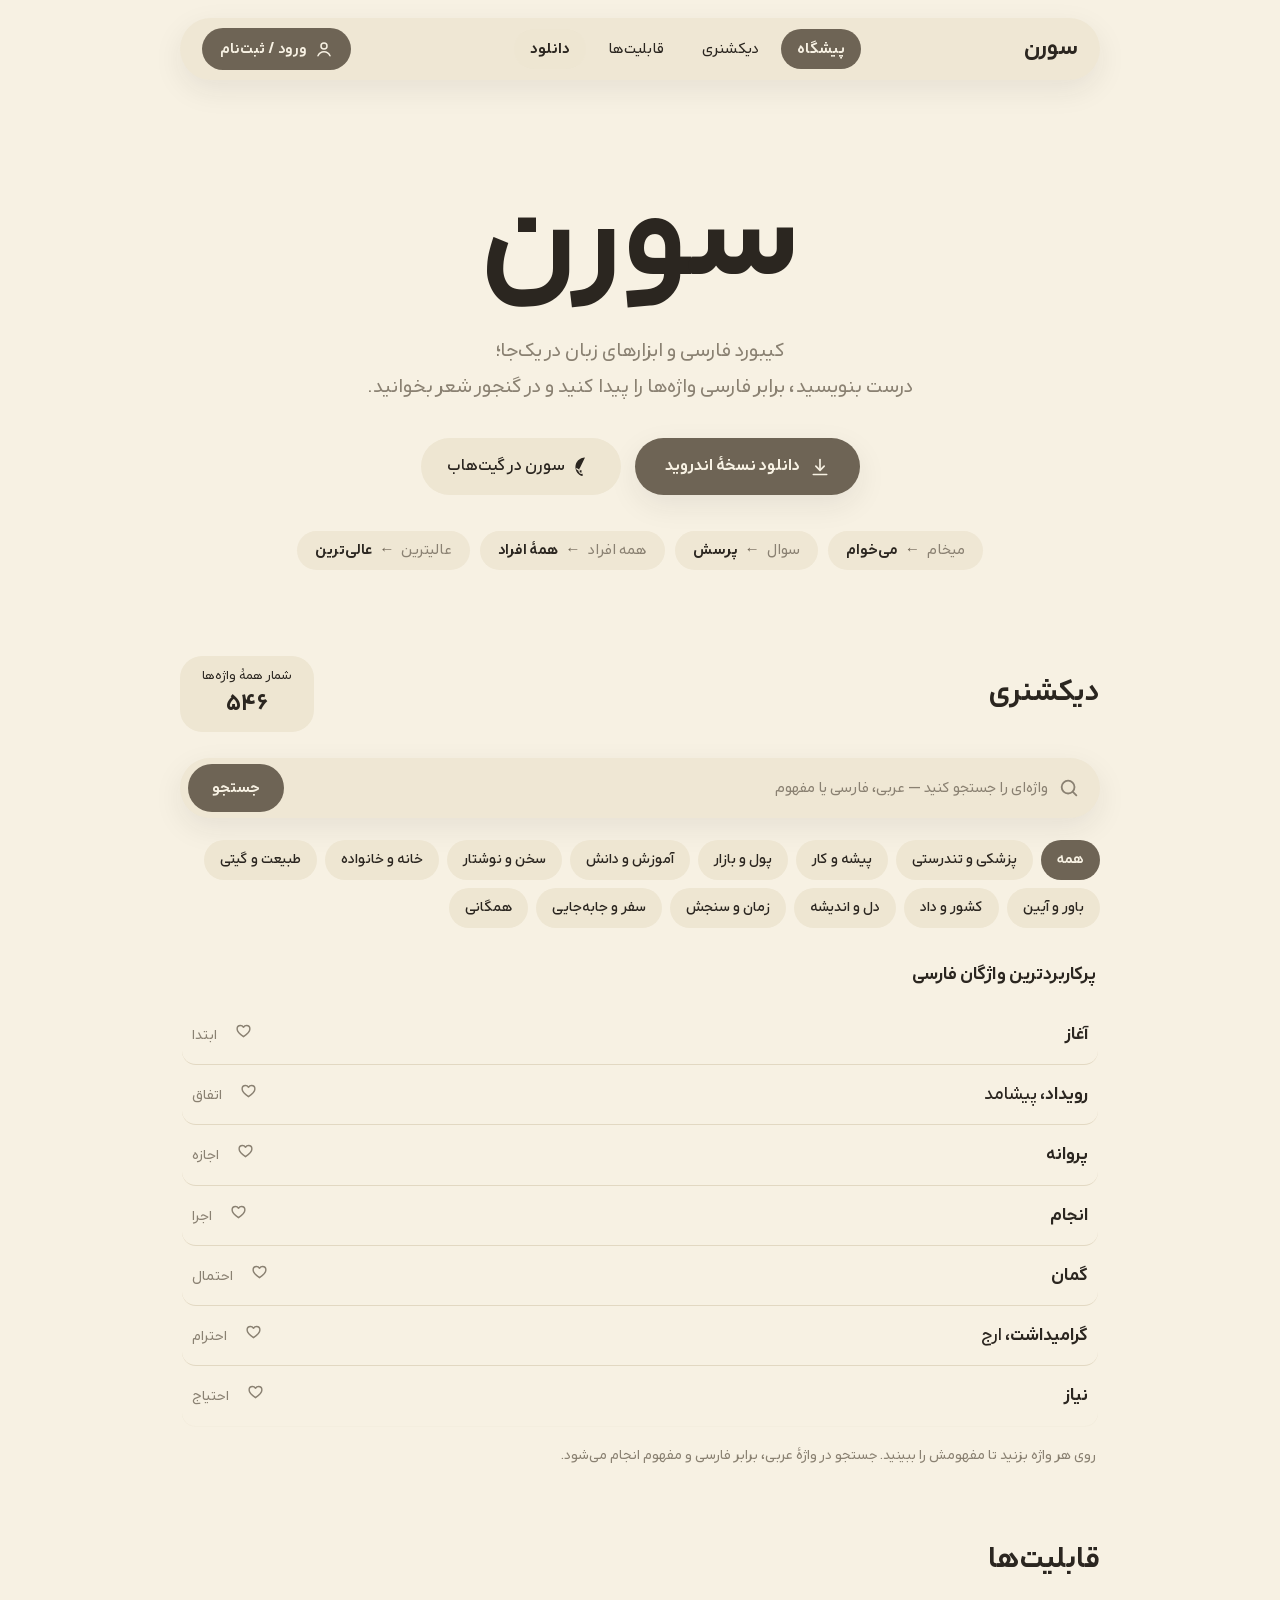
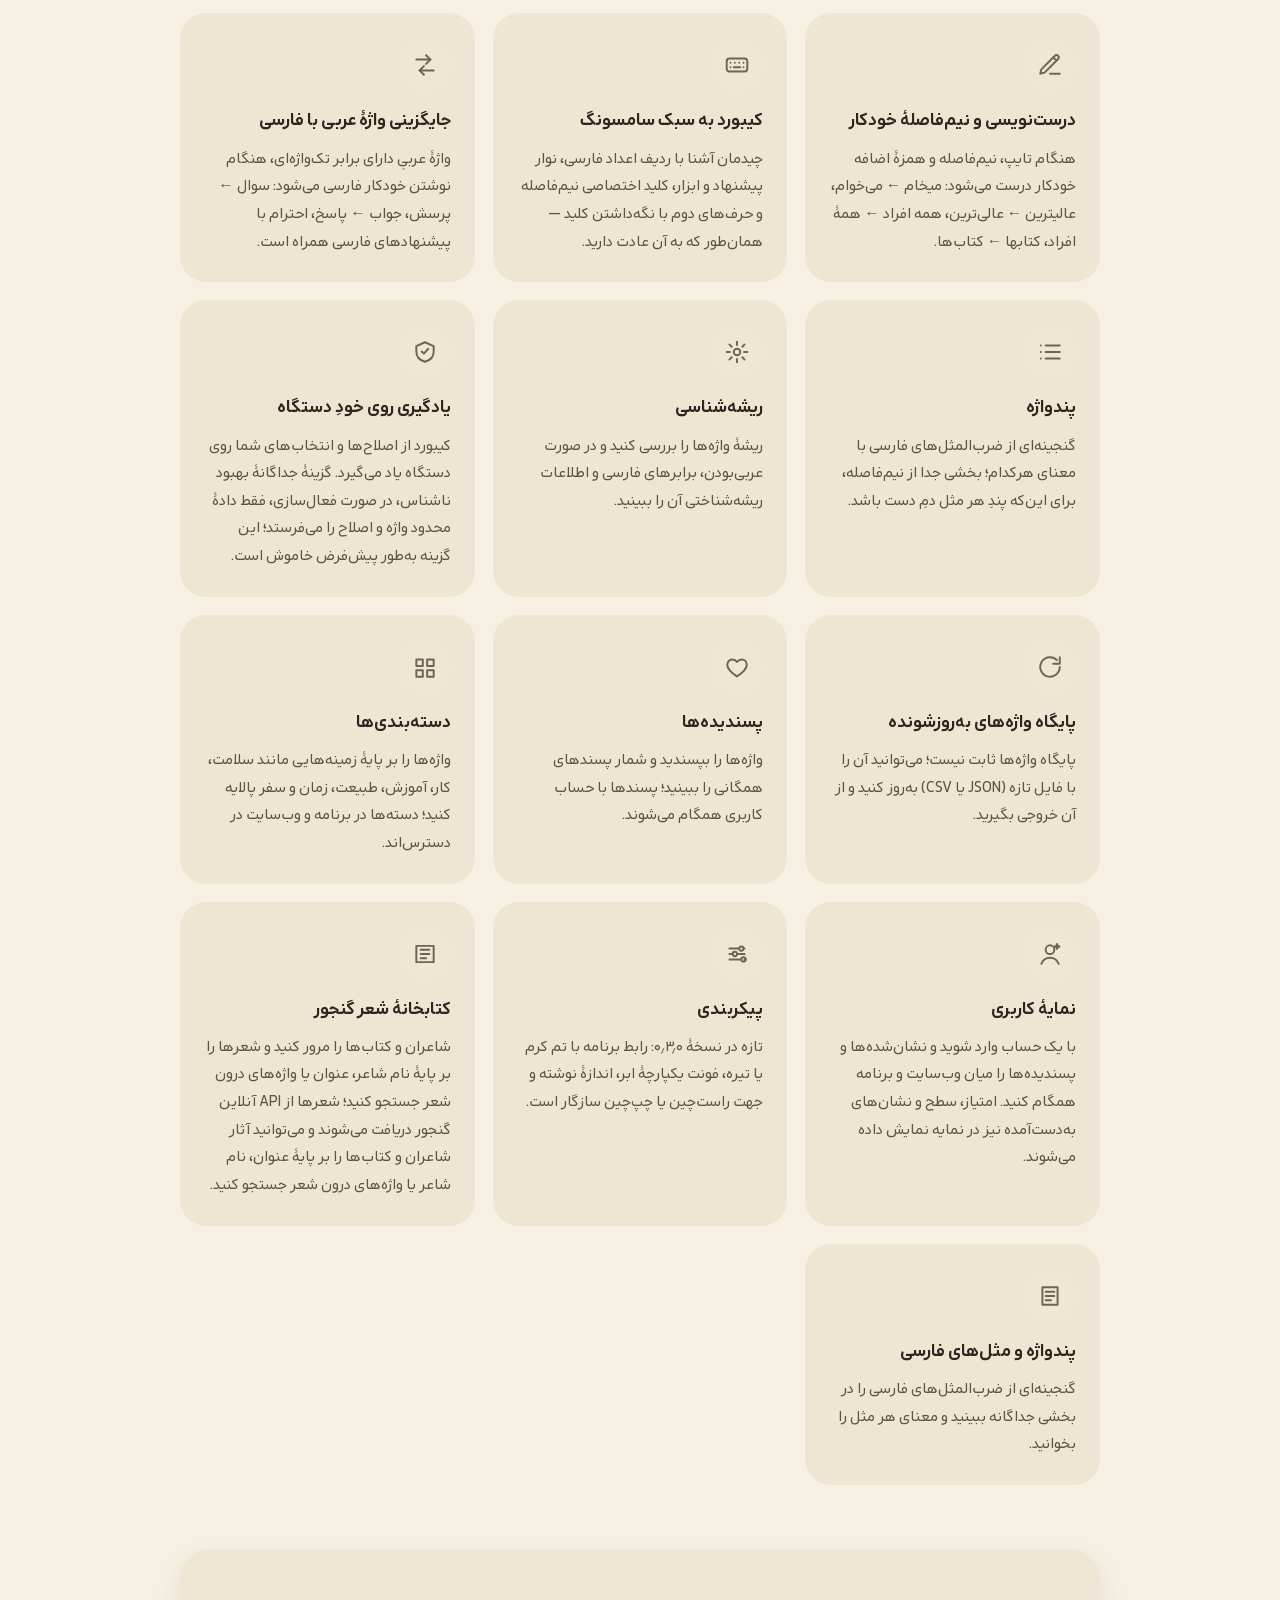
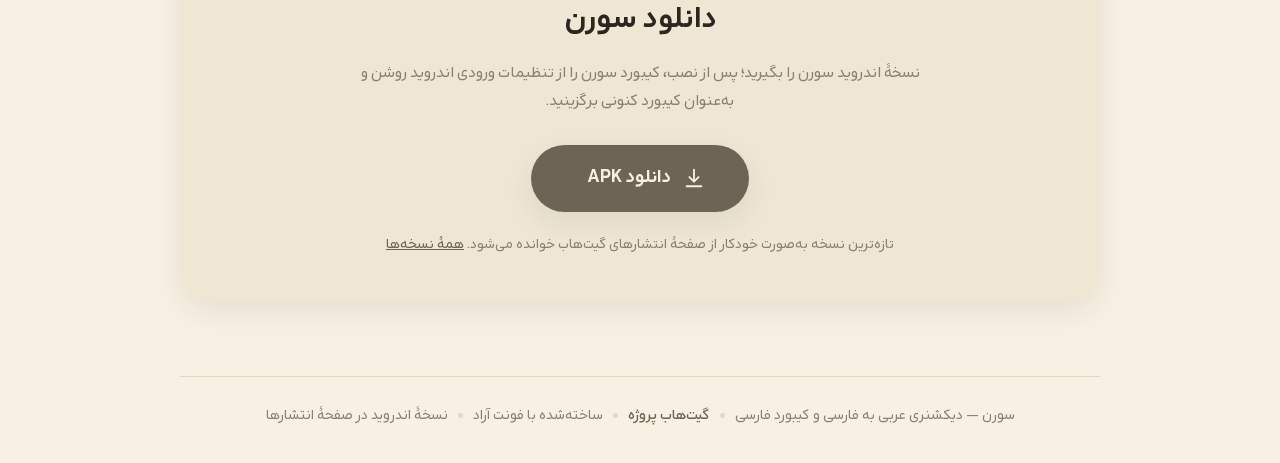
==== commit 0c0fcc6e: "site: describe live Ganjoor API accurately" ====
--- a/index.html
+++ b/index.html
@@ -148,7 +148,7 @@
                 <article class="feature-card reveal">
                     <span class="feature-icon"><svg width="26" height="26" viewBox="0 0 24 24" fill="none" stroke="currentColor" stroke-width="1.8" stroke-linecap="round" stroke-linejoin="round"><path d="M4 19.5V4.5h16v15H4Z"/><path d="M8 8h8M8 12h8M8 16h5"/></svg></span>
                     <h3>کتابخانهٔ شعر گنجور</h3>
-                    <p>شاعران و کتاب‌ها را مرور کنید و شعرها را بر پایهٔ نام شاعر، عنوان یا واژه‌های درون شعر جستجو کنید؛ داده‌های شعر نیز برای استفادهٔ آفلاین در برنامه نگهداری می‌شوند.</p>
+                    <p>شاعران و کتاب‌ها را مرور کنید و شعرها را بر پایهٔ نام شاعر، عنوان یا واژه‌های درون شعر جستجو کنید؛ شعرها از API آنلاین گنجور دریافت می‌شوند و می‌توانید آثار شاعران و کتاب‌ها را بر پایهٔ عنوان، نام شاعر یا واژه‌های درون شعر جستجو کنید.</p>
                 </article>
                 <article class="feature-card reveal">
                     <span class="feature-icon"><svg width="26" height="26" viewBox="0 0 24 24" fill="none" stroke="currentColor" stroke-width="1.8" stroke-linecap="round" stroke-linejoin="round"><path d="M5 4h14v16H5z"/><path d="M8 8h8M8 12h8M8 16h5"/></svg></span>
--- a/style.css
+++ b/style.css
@@ -1,7 +1,8 @@
 /* ============================================================
-   سورن — صفحهٔ معرفی پروژه (فقط نمایش و هدایت به گیت‌هاب)
-   زبان طراحی برنامهٔ اندروید: کرم، کارت، قرص، جوهر، لهجهٔ نرم
-   ریسپانسیو و موبایل‌اول: چیدمان از ۳۲۰px تا دسکتاپ پهن
+   سورن — زبان طراحی برنامهٔ اندروید:
+   کرم #F7F1E3، کارت #EFE7D4، قرص #EEE6D2، جوهر #2B2620،
+   کم‌رنگ #8A8172، لهجهٔ تیرهٔ نرم #6E6455، جداکننده #E2D8C2
+   فونت آراد، گوشه‌های بزرگ و گرد، سایه‌های نرم، فاصلهٔ سخاوتمندانه
    ============================================================ */
 
 @font-face {
@@ -36,7 +37,6 @@
     --divider: #E2D8C2;
     --shadow-soft: 0 10px 30px rgba(43, 38, 32, 0.08);
     --shadow-lift: 0 16px 40px rgba(43, 38, 32, 0.12);
-    --nav-h: 118px;
 }
 
 * {
@@ -54,12 +54,11 @@
     background: var(--cream);
     color: var(--ink);
     min-height: 100vh;
+    display: flex;
+    flex-direction: column;
+    align-items: center;
+    padding: 18px 20px 0;
     line-height: 1.8;
-    overflow-x: hidden;
-}
-
-img, svg {
-    max-width: 100%;
 }
 
 a {
@@ -68,11 +67,6 @@
 
 ::selection {
     background: var(--card);
-}
-
-.wrap {
-    width: min(1120px, 100% - 32px);
-    margin-inline: auto;
 }
 
 /* ---------- انیمیشن پیدا شدن ---------- */
@@ -86,84 +80,73 @@
     transform: none;
 }
 
-/* ---------- ناوبری ---------- */
-.site-nav {
+/* ---------- ناوبری کپسولی ---------- */
+.capsule-nav {
     position: sticky;
-    top: 0;
+    top: 14px;
     z-index: 100;
-    background: rgba(247, 241, 227, 0.92);
-    backdrop-filter: blur(8px);
-    border-bottom: 1px solid var(--divider);
-}
-.nav-inner {
-    display: flex;
-    align-items: center;
-    flex-wrap: wrap;
-    gap: 6px 14px;
-    padding: 10px 0;
-}
-.brand {
-    font-size: 1.4rem;
+    width: 100%;
+    max-width: 920px;
+    display: flex;
+    align-items: center;
+    justify-content: space-between;
+    gap: 16px;
+    background: var(--card);
+    border-radius: 999px;
+    padding: 10px 22px;
+    box-shadow: var(--shadow-soft);
+}
+
+.capsule-nav .brand {
+    font-size: 1.45rem;
     font-weight: 700;
     color: var(--ink);
     text-decoration: none;
     line-height: 1.2;
 }
+
 .nav-links {
     display: flex;
     align-items: center;
-    gap: 2px;
-    order: 3;
-    width: 100%;
-    overflow-x: auto;
-    scrollbar-width: none;
-}
-.nav-links::-webkit-scrollbar {
-    display: none;
-}
+    gap: 6px;
+    flex-wrap: wrap;
+}
+
 .nav-link {
     color: var(--ink);
     text-decoration: none;
-    font-size: 0.95rem;
-    padding: 6px 13px;
-    border-radius: 999px;
-    white-space: nowrap;
-    transition: background 0.25s ease;
+    font-size: 0.98rem;
+    padding: 6px 16px;
+    border-radius: 999px;
+    transition: background 0.25s ease, color 0.25s ease;
 }
 .nav-link:hover {
     background: var(--pill);
 }
-.btn-github {
-    margin-inline-start: auto;
-    display: inline-flex;
-    align-items: center;
-    gap: 8px;
-    font-size: 0.92rem;
-    font-weight: 700;
+.nav-link.active {
+    background: var(--accent);
     color: var(--cream);
-    background: var(--ink);
-    text-decoration: none;
-    padding: 8px 18px;
-    min-height: 42px;
-    border-radius: 999px;
-    transition: transform 0.2s ease, background 0.2s ease;
-}
-.btn-github:hover {
-    transform: translateY(-1px);
+    font-weight: 700;
+}
+.nav-link-cta {
+    background: var(--pill);
+    font-weight: 700;
+}
+.nav-link-cta:hover {
     background: var(--accent);
-}
-.btn-github svg {
-    flex-shrink: 0;
+    color: var(--cream);
 }
 
 /* ---------- پیشگاه ---------- */
 .hero {
+    width: 100%;
+    max-width: 920px;
     text-align: center;
-    padding: 56px 0 8px;
+    padding: 84px 10px 30px;
 }
 
 .hero-wordmark {
-    font-size: clamp(3.6rem, 16vw, 8rem);
+    font-size: clamp(4.2rem, 15vw, 8.5rem);
     font-weight: 700;
     line-height: 1.15;
     color: var(--ink);
@@ -171,7 +154,7 @@
 
 .hero-tagline {
     color: var(--muted);
-    font-size: clamp(1rem, 1.6vw + 0.6rem, 1.25rem);
+    font-size: clamp(1.02rem, 2.6vw, 1.25rem);
     max-width: 640px;
     margin: 14px auto 0;
 }
@@ -179,60 +162,62 @@
 .hero-actions {
     display: flex;
     justify-content: center;
-    align-items: stretch;
-    gap: 12px;
+    align-items: center;
+    gap: 14px;
     flex-wrap: wrap;
-    margin-top: 30px;
-}
-
-.btn-primary, .btn-ghost {
+    margin-top: 32px;
+}
+
+.btn-primary {
     display: inline-flex;
     align-items: center;
-    justify-content: center;
     gap: 10px;
-    text-decoration: none;
-    font-weight: 700;
-    font-size: 1.02rem;
-    padding: 12px 26px;
-    min-height: 52px;
-    border-radius: 999px;
-    transition: transform 0.25s ease, box-shadow 0.25s ease, background 0.25s ease;
-}
-.btn-primary {
     background: var(--accent);
     color: var(--cream);
+    text-decoration: none;
+    font-weight: 700;
+    font-size: 1.05rem;
+    padding: 13px 30px;
+    border-radius: 999px;
     box-shadow: var(--shadow-soft);
+    transition: transform 0.25s ease, box-shadow 0.25s ease, background 0.25s ease;
 }
 .btn-primary:hover {
     transform: translateY(-2px);
     box-shadow: var(--shadow-lift);
 }
+
 .btn-ghost {
-    background: var(--pill);
-    color: var(--ink);
-    font-weight: 500;
+    display: inline-flex;
+    align-items: center;
+    gap: 10px;
+    background: var(--pill);
+    color: var(--ink);
+    text-decoration: none;
+    font-weight: 500;
+    font-size: 1.05rem;
+    padding: 13px 26px;
+    border-radius: 999px;
+    transition: transform 0.25s ease, background 0.25s ease;
 }
 .btn-ghost:hover {
     transform: translateY(-2px);
     background: var(--card);
 }
-.btn-primary svg, .btn-ghost svg {
-    flex-shrink: 0;
-}
 
 .hero-chips {
     display: flex;
     justify-content: center;
     flex-wrap: wrap;
-    gap: 8px;
-    margin-top: 32px;
+    gap: 10px;
+    margin-top: 36px;
 }
 .chip {
     background: var(--card);
     color: var(--muted);
     border-radius: 999px;
-    padding: 5px 15px;
-    font-size: 0.92rem;
+    padding: 6px 18px;
+    font-size: 0.95rem;
 }
 .chip strong {
     color: var(--ink);
@@ -242,59 +227,206 @@
     margin: 0 4px;
 }
 
-.stats {
-    display: grid;
-    grid-template-columns: repeat(auto-fit, minmax(140px, 1fr));
-    gap: 12px;
-    max-width: 720px;
-    margin: 40px auto 0;
-}
-.stat {
+/* ---------- بخش‌ها ---------- */
+main {
+    width: 100%;
+    max-width: 920px;
+    flex: 1;
+}
+
+.section {
+    padding: 56px 0 8px;
+    scroll-margin-top: 96px;
+}
+
+.section-head {
+    display: flex;
+    align-items: center;
+    justify-content: space-between;
+    gap: 16px;
+    margin-bottom: 26px;
+}
+
+.section-title {
+    font-size: 1.9rem;
+    font-weight: 700;
+}
+
+/* ---------- دیکشنری ---------- */
+.word-count {
     background: var(--pill);
     border-radius: 22px;
-    padding: 16px 12px;
-}
-.stat dt {
-    font-size: 0.85rem;
-    color: var(--muted);
-}
-.stat dd {
-    font-size: 1.45rem;
-    font-weight: 700;
-    line-height: 1.4;
-}
-
-/* ---------- بخش‌ها ---------- */
-.section {
-    padding: 52px 0 8px;
-    scroll-margin-top: var(--nav-h);
-}
-
-.section-head {
-    margin-bottom: 24px;
-}
-
-.section-title {
-    font-size: clamp(1.55rem, 4.5vw, 1.9rem);
-    font-weight: 700;
-}
-
-.section-sub {
-    color: var(--muted);
-    margin-top: 4px;
+    padding: 10px 22px;
+    text-align: center;
+    line-height: 1.5;
+}
+.word-count-label {
+    display: block;
+    font-size: 0.82rem;
+    color: var(--ink);
+}
+.word-count-num {
+    display: block;
+    font-size: 1.5rem;
+    font-weight: 700;
+}
+
+.search-box {
+    display: flex;
+    align-items: center;
+    gap: 10px;
+    background: var(--card);
+    border-radius: 999px;
+    padding: 6px 20px 6px 8px;
+    box-shadow: var(--shadow-soft);
+    transition: box-shadow 0.3s ease;
+}
+.search-box:focus-within {
+    box-shadow: var(--shadow-lift);
+}
+.search-icon {
+    color: var(--muted);
+    flex-shrink: 0;
+}
+#searchBox {
+    flex: 1;
+    min-width: 0;
+    border: none;
+    outline: none;
+    background: transparent;
+    font-family: inherit;
+    font-size: 1.02rem;
+    color: var(--ink);
+    padding: 12px 0;
+}
+#searchBox::placeholder {
+    color: var(--muted);
+    font-size: 0.95rem;
+}
+#searchBtn {
+    font-family: inherit;
+    background: var(--accent);
+    color: var(--cream);
+    border: none;
+    border-radius: 999px;
+    padding: 10px 24px;
+    min-height: 48px;
+    font-size: 0.98rem;
+    font-weight: 700;
+    cursor: pointer;
+    transition: transform 0.2s ease, background 0.2s ease;
+}
+#searchBtn:hover {
+    transform: scale(1.04);
+}
+
+.list-title {
+    font-size: 1.15rem;
+    font-weight: 700;
+    margin: 30px 4px 8px;
+}
+
+/* محو شدن نرمِ لبه‌های فهرست هنگام پیمایش — مانند برنامه؛
+   محو فقط وقتی معنا دارد: بالا پس از اسکرول (کلاس fade-top) و
+   پایین وقتی هنوز ادامه‌ای هست (کلاس fade-bottom)؛ هر دو کلاس را
+   script.js بر پایهٔ جای اسکرول می‌گذارد و برمی‌دارد. */
+.dict-list-wrap {
+    max-height: 430px;
+    overflow-y: auto;
+    overscroll-behavior: contain;
+    padding: 6px 2px;
+}
+.dict-list-wrap.fade-bottom {
+    -webkit-mask-image: linear-gradient(to bottom, black 0, black calc(100% - 26px), transparent 100%);
+    mask-image: linear-gradient(to bottom, black 0, black calc(100% - 26px), transparent 100%);
+}
+.dict-list-wrap.fade-top {
+    -webkit-mask-image: linear-gradient(to bottom, transparent 0, black 26px, black 100%);
+    mask-image: linear-gradient(to bottom, transparent 0, black 26px, black 100%);
+}
+.dict-list-wrap.fade-top.fade-bottom {
+    -webkit-mask-image: linear-gradient(to bottom, transparent 0, black 26px, black calc(100% - 26px), transparent 100%);
+    mask-image: linear-gradient(to bottom, transparent 0, black 26px, black calc(100% - 26px), transparent 100%);
+}
+
+.dict-list {
+    display: flex;
+    flex-direction: column;
+}
+
+.dict-row {
+    display: flex;
+    align-items: baseline;
+    justify-content: space-between;
+    gap: 14px;
+    padding: 13px 10px;
+    border-bottom: 1px solid var(--divider);
+    cursor: pointer;
+    border-radius: 14px;
+    transition: background 0.2s ease;
+}
+/* انیمیشن ورود فقط برای نخستین رندر فهرست (کلاس row-in را script.js
+   فقط همان یک بار می‌گذارد) تا رندرهای جستجو چشمک نزنند */
+.dict-row.row-in {
+    animation: rowIn 0.35s ease both;
+}
+.dict-row:last-child {
+    border-bottom: none;
+}
+.dict-row:hover {
+    background: var(--card);
+}
+
+/* برابر فارسی: پررنگ و درشت‌تر — مهم‌تر از عربی (سلسله‌مراتب برنامه) */
+.row-fa {
+    font-weight: 700;
+    font-size: 1.12rem;
+    color: var(--ink);
+}
+.row-fa .fa-alt {
+    font-weight: 500;
+}
+/* واژهٔ عربی: کوچک‌تر و کم‌رنگ */
+.row-ar {
+    color: var(--muted);
+    font-size: 0.92rem;
+    white-space: nowrap;
+}
+.row-none {
+    color: #B4A888;
+    font-weight: 700;
+    font-size: 1.05rem;
+}
+
+@keyframes rowIn {
+    from { opacity: 0; transform: translateY(8px); }
+    to { opacity: 1; transform: none; }
+}
+
+.dict-empty {
+    text-align: center;
+    color: var(--muted);
+    padding: 44px 0;
+    font-size: 1.05rem;
+}
+
+.dict-hint {
+    color: var(--muted);
+    font-size: 0.9rem;
+    margin: 14px 4px 0;
 }
 
 /* ---------- قابلیت‌ها ---------- */
 .features-grid {
     display: grid;
-    grid-template-columns: 1fr;
-    gap: 14px;
+    grid-template-columns: repeat(auto-fill, minmax(260px, 1fr));
+    gap: 18px;
 }
 
 .feature-card {
     background: var(--pill);
     border-radius: 26px;
-    padding: 24px 22px;
+    padding: 26px 24px;
     transition: transform 0.3s ease, box-shadow 0.3s ease;
 }
 .feature-card:hover {
@@ -310,44 +442,44 @@
     border-radius: 50%;
     background: var(--card);
     color: var(--accent);
-    margin-bottom: 12px;
+    margin-bottom: 14px;
 }
 .feature-card h3 {
-    font-size: 1.1rem;
-    font-weight: 700;
-    margin-bottom: 6px;
+    font-size: 1.12rem;
+    font-weight: 700;
+    margin-bottom: 8px;
 }
 .feature-card p {
     color: #5C5546;
-    font-size: 0.95rem;
+    font-size: 0.96rem;
 }
 
 /* ---------- دانلود ---------- */
+.download-section {
+    padding-bottom: 30px;
+}
 .download-card {
     background: var(--card);
     border-radius: 30px;
-    padding: 38px 22px;
+    padding: 44px 34px;
     text-align: center;
     box-shadow: var(--shadow-soft);
 }
 .download-text {
     color: var(--muted);
     max-width: 560px;
-    margin: 10px auto 26px;
+    margin: 12px auto 28px;
 }
 .btn-download {
     display: inline-flex;
     align-items: center;
-    justify-content: center;
     gap: 12px;
     background: var(--accent);
     color: var(--cream);
     text-decoration: none;
     font-weight: 700;
-    font-size: 1.15rem;
-    padding: 15px 38px;
-    min-height: 58px;
-    max-width: 100%;
+    font-size: 1.2rem;
+    padding: 16px 44px;
     border-radius: 999px;
     box-shadow: var(--shadow-soft);
     transition: transform 0.25s ease, box-shadow 0.25s ease;
@@ -367,83 +499,470 @@
     margin-top: 20px;
 }
 
+/* ---------- مودال ---------- */
+.modal {
+    display: none;
+    position: fixed;
+    inset: 0;
+    z-index: 1000;
+    background: rgba(43, 38, 32, 0.45);
+    backdrop-filter: blur(4px);
+    animation: fadeIn 0.25s ease;
+}
+@keyframes fadeIn {
+    from { opacity: 0; }
+    to { opacity: 1; }
+}
+.modal-content {
+    background: var(--cream);
+    margin: 9vh auto;
+    padding: 34px 32px;
+    border-radius: 28px;
+    max-width: 520px;
+    width: 92%;
+    position: relative;
+    box-shadow: var(--shadow-lift);
+    animation: slideDown 0.3s cubic-bezier(0.22, 0.8, 0.32, 1);
+    /* روی صفحه‌های کوتاه، محتوا زیر لبه نرود: سقف ارتفاع + اسکرول داخلی */
+    max-height: 86vh;
+    overflow-y: auto;
+    overscroll-behavior: contain;
+}
+@keyframes slideDown {
+    from { transform: translateY(-36px); opacity: 0; }
+    to { transform: translateY(0); opacity: 1; }
+}
+.close-modal {
+    position: absolute;
+    top: 14px;
+    left: 18px;
+    width: 40px;
+    height: 40px;
+    border: none;
+    border-radius: 50%;
+    background: var(--pill);
+    color: var(--muted);
+    font-size: 1.5rem;
+    line-height: 1;
+    cursor: pointer;
+    font-family: inherit;
+    transition: color 0.25s ease, transform 0.25s ease;
+}
+.close-modal:hover {
+    color: var(--ink);
+    transform: rotate(90deg);
+}
+.modal-fa {
+    font-size: 2rem;
+    font-weight: 700;
+    color: var(--ink);
+    line-height: 1.5;
+}
+.modal-fa .fa-alt {
+    font-size: 1.5rem;
+    font-weight: 500;
+}
+.modal-ar {
+    color: var(--muted);
+    font-size: 1rem;
+    margin-top: 4px;
+}
+.modal-concept {
+    background: var(--pill);
+    border-radius: 20px;
+    padding: 18px 20px;
+    margin-top: 22px;
+    line-height: 1.9;
+}
+.modal-concept strong {
+    display: block;
+    color: var(--accent);
+    margin-bottom: 4px;
+}
+
 /* ---------- فوتر ---------- */
 footer {
-    margin-top: 52px;
+    width: 100%;
+    max-width: 920px;
+    display: flex;
+    justify-content: center;
+    align-items: center;
+    flex-wrap: wrap;
+    gap: 10px;
+    padding: 26px 10px 34px;
+    margin-top: 44px;
     border-top: 1px solid var(--divider);
     color: var(--muted);
     font-size: 0.92rem;
-}
-.footer-inner {
-    display: flex;
-    justify-content: center;
-    align-items: center;
-    flex-wrap: wrap;
-    gap: 8px 22px;
-    padding: 24px 0 32px;
     text-align: center;
 }
-.footer-github {
-    display: inline-flex;
-    align-items: center;
-    gap: 7px;
+footer a {
     color: var(--accent);
     text-decoration: none;
     font-weight: 500;
 }
-.footer-github:hover {
+footer a:hover {
     text-decoration: underline;
 }
+.footer-sep {
+    width: 5px;
+    height: 5px;
+    border-radius: 50%;
+    background: var(--divider);
+}
+
+/* ---------- حساب کاربری در ناوبری ---------- */
+.nav-account {
+    display: flex;
+    align-items: center;
+    flex-shrink: 0;
+}
+#accountLoggedIn {
+    display: flex;
+    align-items: center;
+    gap: 8px;
+}
+#accountLoggedIn[hidden] {
+    display: none;
+}
+.btn-account {
+    display: inline-flex;
+    align-items: center;
+    gap: 8px;
+    font-family: inherit;
+    font-size: 0.95rem;
+    font-weight: 700;
+    color: var(--cream);
+    background: var(--accent);
+    border: none;
+    border-radius: 999px;
+    padding: 8px 18px;
+    min-height: 42px;
+    cursor: pointer;
+    transition: transform 0.2s ease, background 0.2s ease;
+}
+.btn-account:hover {
+    transform: translateY(-1px);
+}
+.btn-account-quiet {
+    background: var(--pill);
+    color: var(--ink);
+    font-weight: 500;
+}
+
+/* ---------- فرم‌های ورود و پروفایل ---------- */
+.auth-content {
+    max-width: 440px;
+}
+.auth-tabs {
+    display: flex;
+    background: var(--pill);
+    border-radius: 999px;
+    padding: 5px;
+    margin-bottom: 24px;
+}
+.auth-tab {
+    flex: 1;
+    font-family: inherit;
+    font-size: 1rem;
+    font-weight: 500;
+    color: var(--ink);
+    background: transparent;
+    border: none;
+    border-radius: 999px;
+    padding: 9px 0;
+    cursor: pointer;
+    transition: background 0.25s ease, color 0.25s ease;
+}
+.auth-tab.active {
+    background: var(--accent);
+    color: var(--cream);
+    font-weight: 700;
+}
+.auth-form {
+    display: flex;
+    flex-direction: column;
+    gap: 16px;
+}
+.auth-form[hidden] {
+    display: none;
+}
+.field {
+    display: flex;
+    flex-direction: column;
+    gap: 6px;
+}
+.field span {
+    font-size: 0.92rem;
+    font-weight: 500;
+    color: var(--ink);
+    padding-right: 6px;
+}
+.field input {
+    font-family: inherit;
+    font-size: 1rem;
+    color: var(--ink);
+    background: var(--card);
+    border: 2px solid transparent;
+    border-radius: 999px;
+    padding: 11px 20px;
+    outline: none;
+    transition: border-color 0.25s ease, background 0.25s ease;
+}
+.field input:focus {
+    border-color: var(--accent);
+    background: var(--cream);
+}
+.field input[readonly] {
+    color: var(--muted);
+}
+.btn-block {
+    width: 100%;
+    justify-content: center;
+    border: none;
+    cursor: pointer;
+    font-family: inherit;
+    margin-top: 4px;
+}
+.form-msg {
+    border-radius: 16px;
+    padding: 10px 16px;
+    font-size: 0.93rem;
+    line-height: 1.7;
+}
+.form-msg.error {
+    background: #F3E2D8;
+    color: #8A4B2A;
+}
+.form-msg.success {
+    background: #E7EBD6;
+    color: #4C6034;
+}
+.profile-title {
+    font-size: 1.35rem;
+    font-weight: 700;
+    margin-bottom: 20px;
+}
+.profile-favs {
+    color: var(--muted);
+    font-size: 0.95rem;
+    padding-right: 6px;
+}
+.profile-favs strong {
+    color: var(--ink);
+}
+
+/* ---------- نشان‌کردن واژه ---------- */
+.fav-btn {
+    display: inline-flex;
+    align-items: center;
+    gap: 8px;
+    font-family: inherit;
+    font-size: 0.95rem;
+    font-weight: 500;
+    color: var(--ink);
+    background: var(--pill);
+    border: none;
+    border-radius: 999px;
+    padding: 9px 20px;
+    min-height: 44px;
+    margin-top: 22px;
+    cursor: pointer;
+    transition: background 0.25s ease, color 0.25s ease;
+}
+.fav-btn svg {
+    fill: none;
+    stroke: currentColor;
+}
+.fav-btn.active {
+    background: var(--accent);
+    color: var(--cream);
+}
+.fav-btn.active svg {
+    fill: currentColor;
+}
+.row-fav {
+    display: inline-flex;
+    color: var(--accent);
+    margin-right: 8px;
+    vertical-align: -3px;
+}
+.row-fav svg {
+    fill: currentColor;
+    stroke: currentColor;
+}
+
+/* ---------- واکنش‌گرا ---------- */
+@media (max-width: 640px) {
+    body {
+        padding: 12px 14px 0;
+    }
+    .capsule-nav {
+        padding: 8px 12px;
+        top: 10px;
+        flex-wrap: wrap;
+        justify-content: space-between;
+        gap: 8px 10px;
+    }
+    .btn-account {
+        padding: 7px 14px;
+        font-size: 0.88rem;
+    }
+    .capsule-nav .brand {
+        font-size: 1.25rem;
+    }
+    /* پیوندها ردیف دومِ باریک با اسکرول افقی؛ ناو فشرده می‌ماند و
+       ارتفاعش ثابت و پیش‌بینی‌پذیر است */
+    .nav-links {
+        order: 3;
+        width: 100%;
+        flex-wrap: nowrap;
+        overflow-x: auto;
+        justify-content: flex-start;
+        scrollbar-width: none;
+    }
+    .nav-links::-webkit-scrollbar {
+        display: none;
+    }
+    .nav-link {
+        padding: 5px 11px;
+        font-size: 0.9rem;
+        white-space: nowrap;
+    }
+    .hero {
+        padding: 58px 4px 20px;
+    }
+    .section {
+        padding: 44px 0 4px;
+        /* هماهنگ با ارتفاع واقعی ناوِ دو ردیفه + فاصلهٔ چسبان بالا */
+        scroll-margin-top: 128px;
+    }
+    .section-head {
+        flex-direction: column;
+        align-items: flex-start;
+    }
+    .search-box {
+        padding-right: 14px;
+    }
+    #searchBtn {
+        padding: 10px 18px;
+    }
+    .dict-list-wrap {
+        max-height: 380px;
+    }
+    .download-card {
+        padding: 34px 22px;
+    }
+    .btn-download {
+        padding: 14px 32px;
+        font-size: 1.08rem;
+    }
+    .modal-content {
+        padding: 28px 22px;
+    }
+    .modal-fa {
+        font-size: 1.65rem;
+    }
+}
+
+/* ---------- پالایهٔ دسته‌بندی ---------- */
+.cat-chips {
+    display: flex;
+    flex-wrap: wrap;
+    gap: 8px;
+    margin-top: 22px;
+}
+.cat-chip {
+    font-family: inherit;
+    font-size: 0.92rem;
+    font-weight: 500;
+    color: var(--ink);
+    background: var(--pill);
+    border: none;
+    border-radius: 999px;
+    padding: 7px 16px;
+    min-height: 40px;
+    cursor: pointer;
+    transition: background 0.25s ease, color 0.25s ease;
+}
+.cat-chip:hover {
+    background: var(--card);
+}
+.cat-chip.active {
+    background: var(--accent);
+    color: var(--cream);
+    font-weight: 700;
+}
+
+/* ---------- پسند در فهرست و مودال ---------- */
+.row-side {
+    display: inline-flex;
+    align-items: baseline;
+    gap: 10px;
+    flex-shrink: 0;
+}
+.row-like {
+    display: inline-flex;
+    align-items: center;
+    gap: 5px;
+    font-family: inherit;
+    font-size: 0.88rem;
+    color: var(--muted);
+    background: transparent;
+    border: none;
+    border-radius: 999px;
+    padding: 4px 8px;
+    cursor: pointer;
+    transition: color 0.2s ease, background 0.2s ease;
+}
+.row-like svg {
+    fill: none;
+    stroke: currentColor;
+}
+.row-like:hover {
+    background: var(--pill);
+    color: var(--ink);
+}
+.row-like.active {
+    color: var(--accent);
+    font-weight: 700;
+}
+.row-like.active svg {
+    fill: currentColor;
+}
+.like-count {
+    font-size: 0.85rem;
+}
+.modal-actions {
+    display: flex;
+    flex-wrap: wrap;
+    gap: 10px;
+}
+.modal-actions .fav-btn {
+    margin-top: 22px;
+}
+.like-btn svg {
+    fill: none;
+    stroke: currentColor;
+}
+.like-btn.active {
+    background: var(--accent);
+    color: var(--cream);
+}
+.like-btn.active svg {
+    fill: currentColor;
+}
+.like-btn .like-count {
+    font-weight: 700;
+}
 
 /* ---------- فوکوس کیبورد ---------- */
+/* حلقهٔ فوکوس ظریف و هم‌زبان طراحی برای عناصر تعاملی */
 a:focus-visible,
-button:focus-visible {
+button:focus-visible,
+.nav-link:focus-visible,
+.cat-chip:focus-visible,
+.row-like:focus-visible {
     outline: 2px solid rgba(110, 100, 85, 0.65);
     outline-offset: 2px;
 }
-
-/* ---------- تبلت و دسکتاپ ---------- */
-@media (min-width: 640px) {
-    :root {
-        --nav-h: 76px;
-    }
-    .nav-inner {
-        flex-wrap: nowrap;
-        gap: 18px;
-    }
-    .nav-links {
-        order: initial;
-        width: auto;
-        overflow: visible;
-    }
-    .hero {
-        padding: 84px 0 12px;
-    }
-    .features-grid {
-        grid-template-columns: repeat(2, 1fr);
-        gap: 18px;
-    }
-    .download-card {
-        padding: 44px 34px;
-    }
-}
-
-@media (min-width: 980px) {
-    .features-grid {
-        grid-template-columns: repeat(3, 1fr);
-    }
-}
-
-/* ---------- کاهش حرکت ---------- */
-@media (prefers-reduced-motion: reduce) {
-    html {
-        scroll-behavior: auto;
-    }
-    .reveal {
-        transition: none;
-    }
-    * {
-        animation: none !important;
-        transition: none !important;
-    }
-}
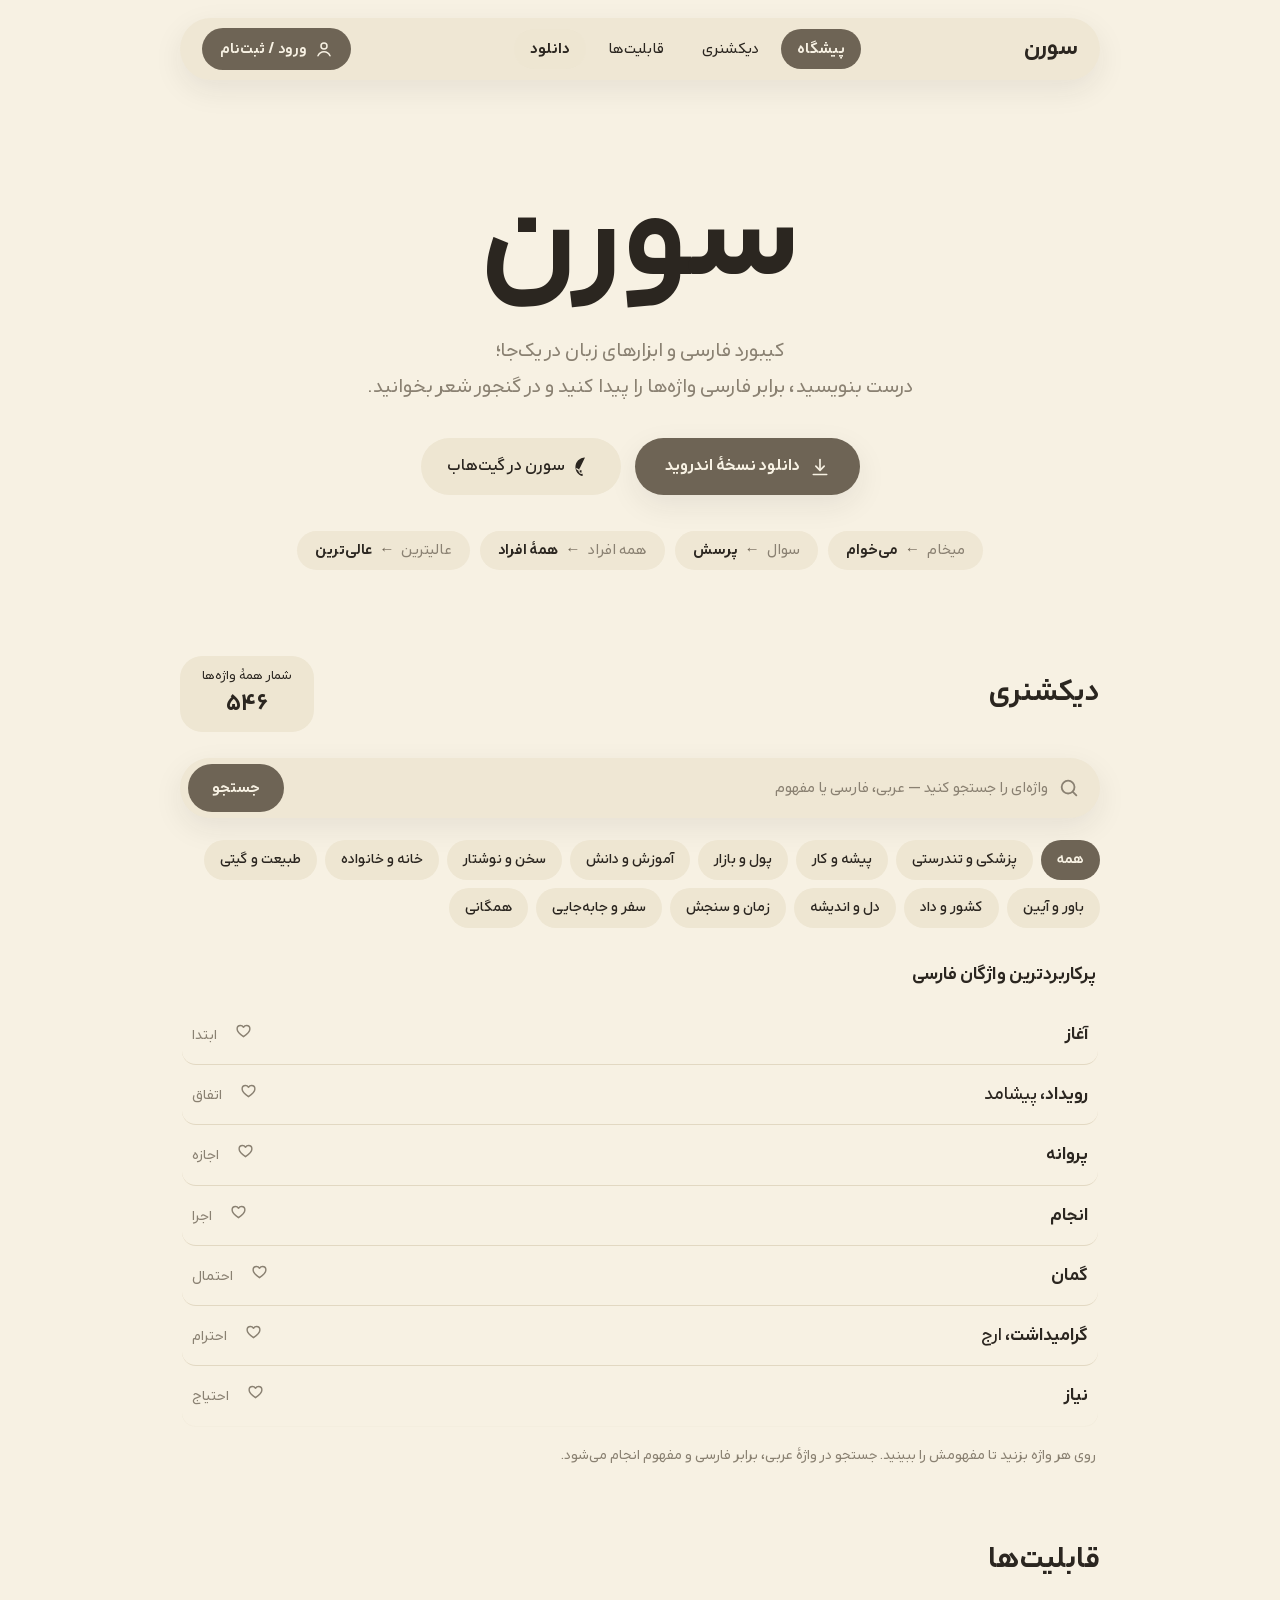
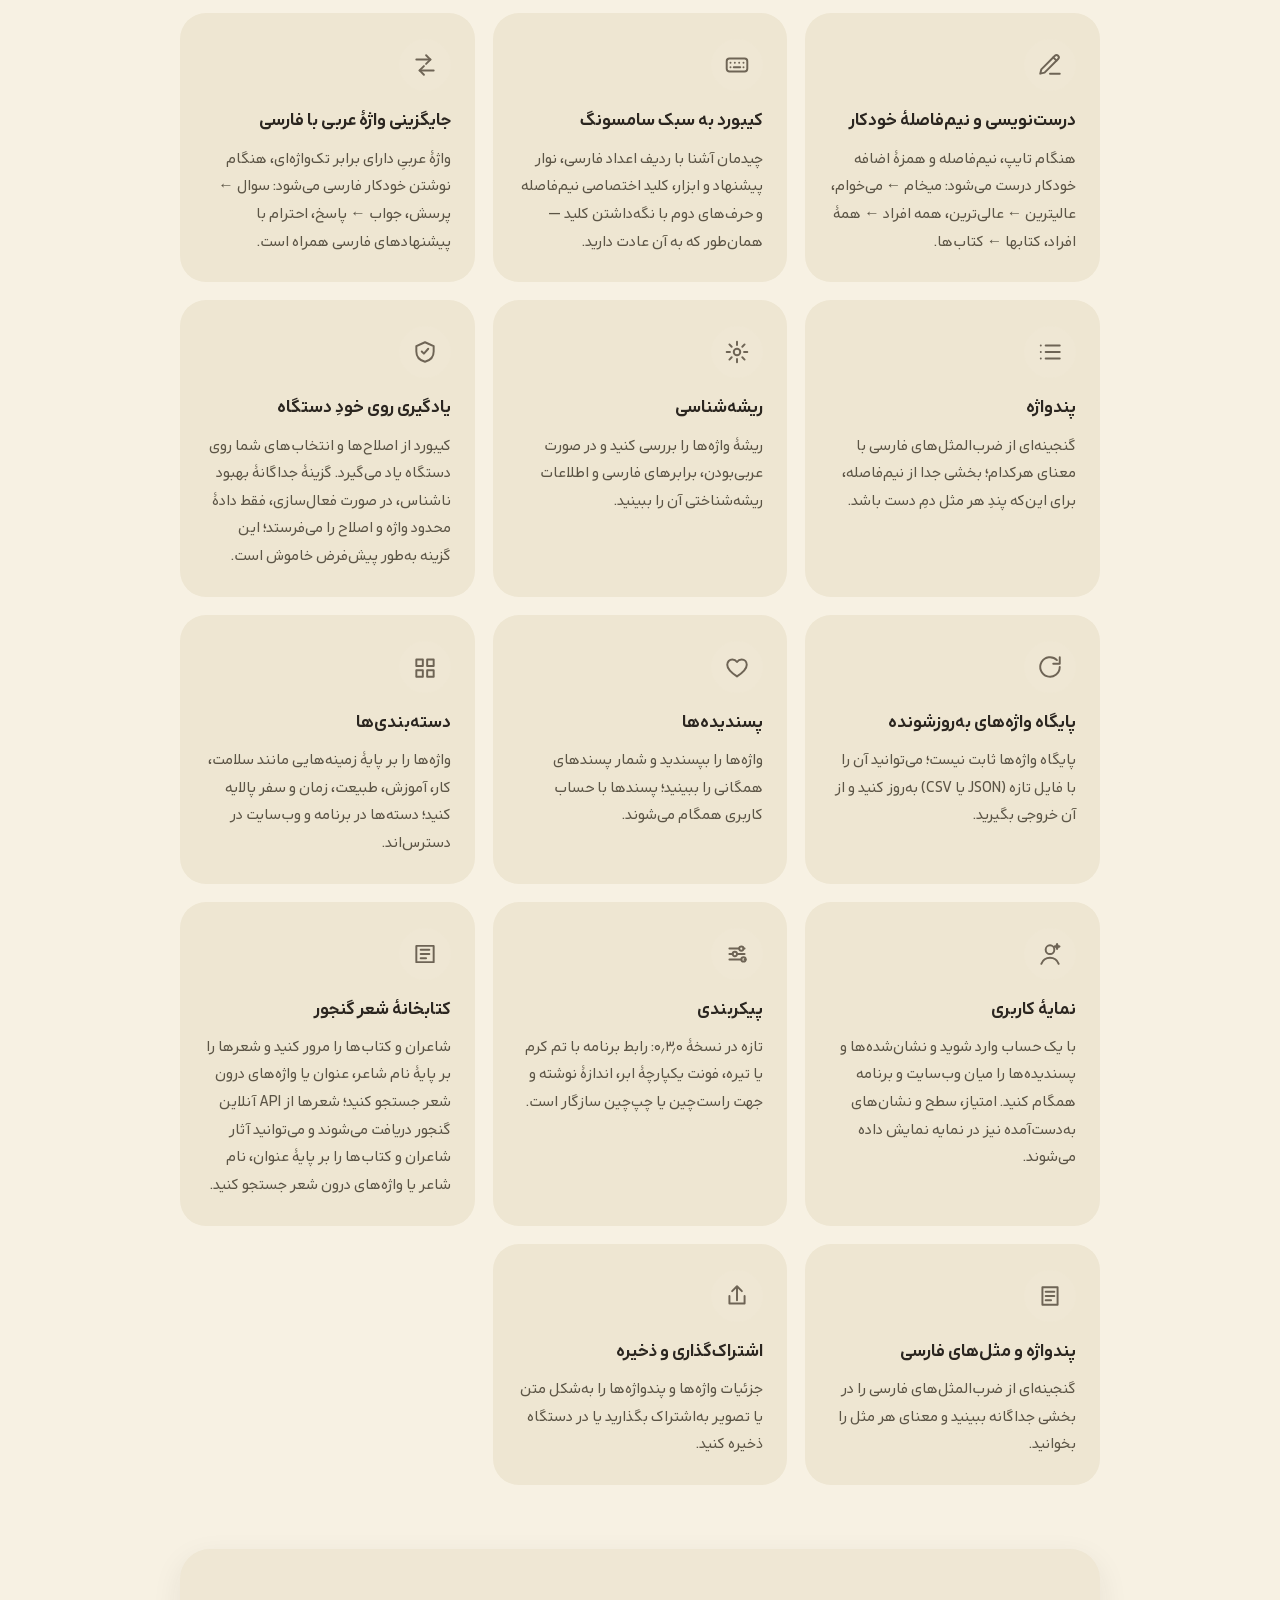
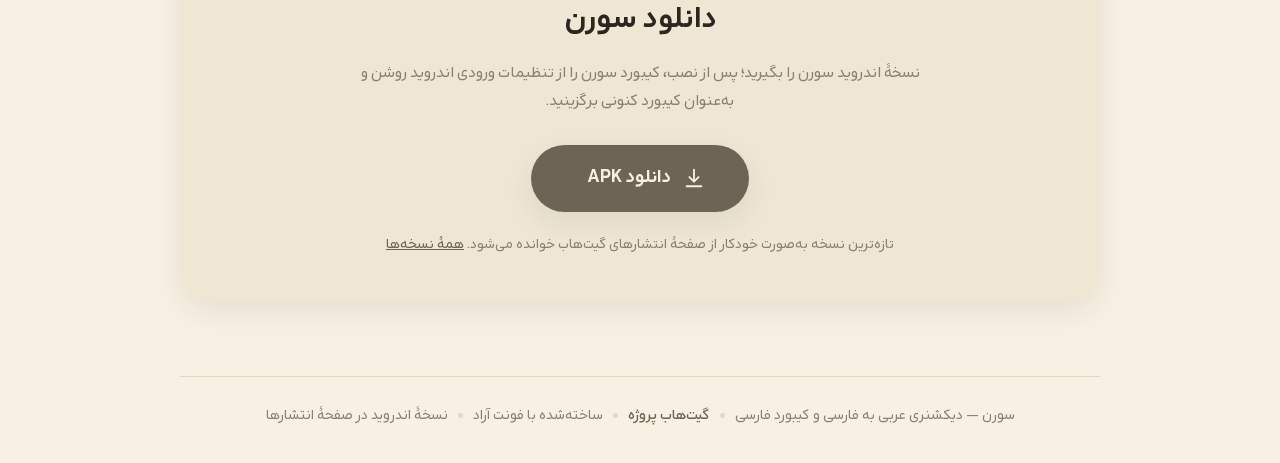
==== commit f267f222: "site: clarify Persian base-form analysis and sharing tools" ====
--- a/index.html
+++ b/index.html
@@ -155,6 +155,11 @@
                     <h3>پندواژه و مثل‌های فارسی</h3>
                     <p>گنجینه‌ای از ضرب‌المثل‌های فارسی را در بخشی جداگانه ببینید و معنای هر مثل را بخوانید.</p>
                 </article>
+                <article class="feature-card reveal">
+                    <span class="feature-icon"><svg width="26" height="26" viewBox="0 0 24 24" fill="none" stroke="currentColor" stroke-width="1.8" stroke-linecap="round" stroke-linejoin="round"><path d="M12 16V3m0 0L7.5 7.5M12 3l4.5 4.5"/><path d="M5 12v7h14v-7"/></svg></span>
+                    <h3>اشتراک‌گذاری و ذخیره</h3>
+                    <p>جزئیات واژه‌ها و پندواژه‌ها را به‌شکل متن یا تصویر به‌اشتراک بگذارید یا در دستگاه ذخیره کنید.</p>
+                </article>
             </div>
         </section>
 
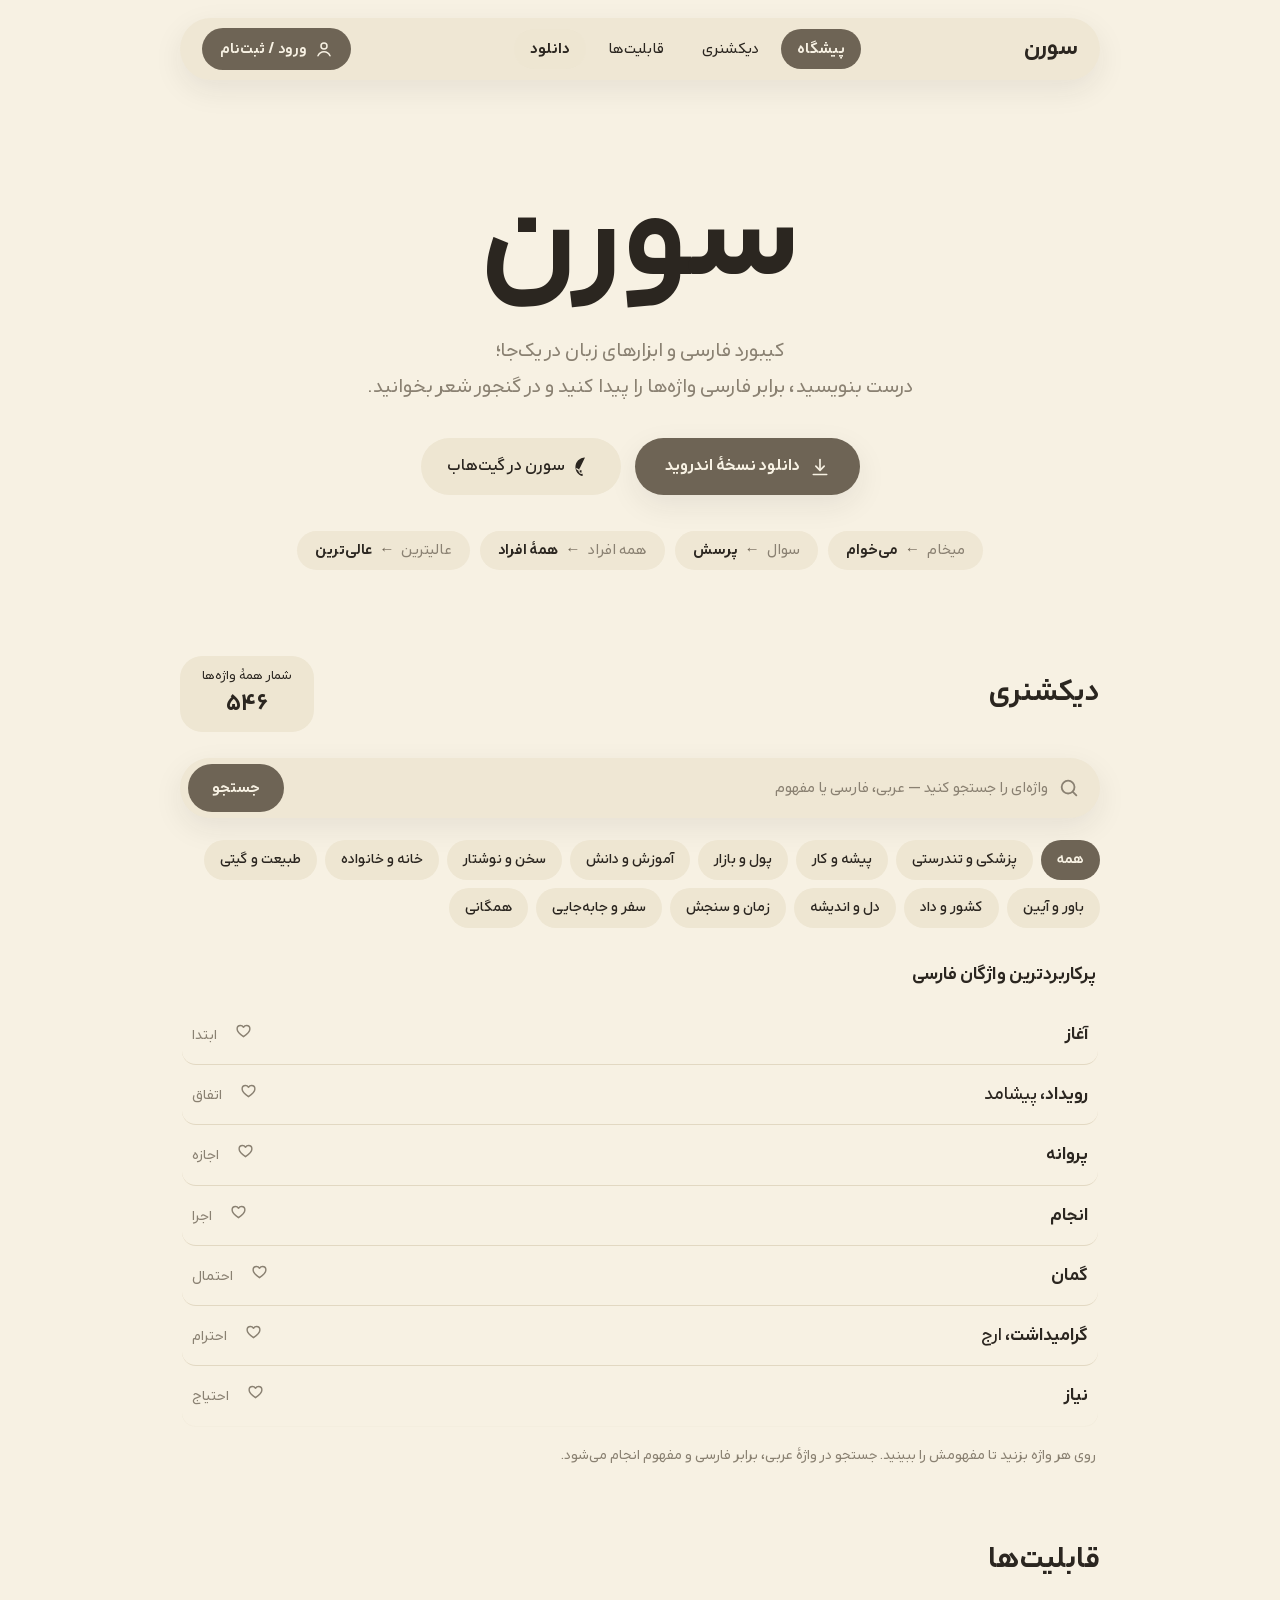
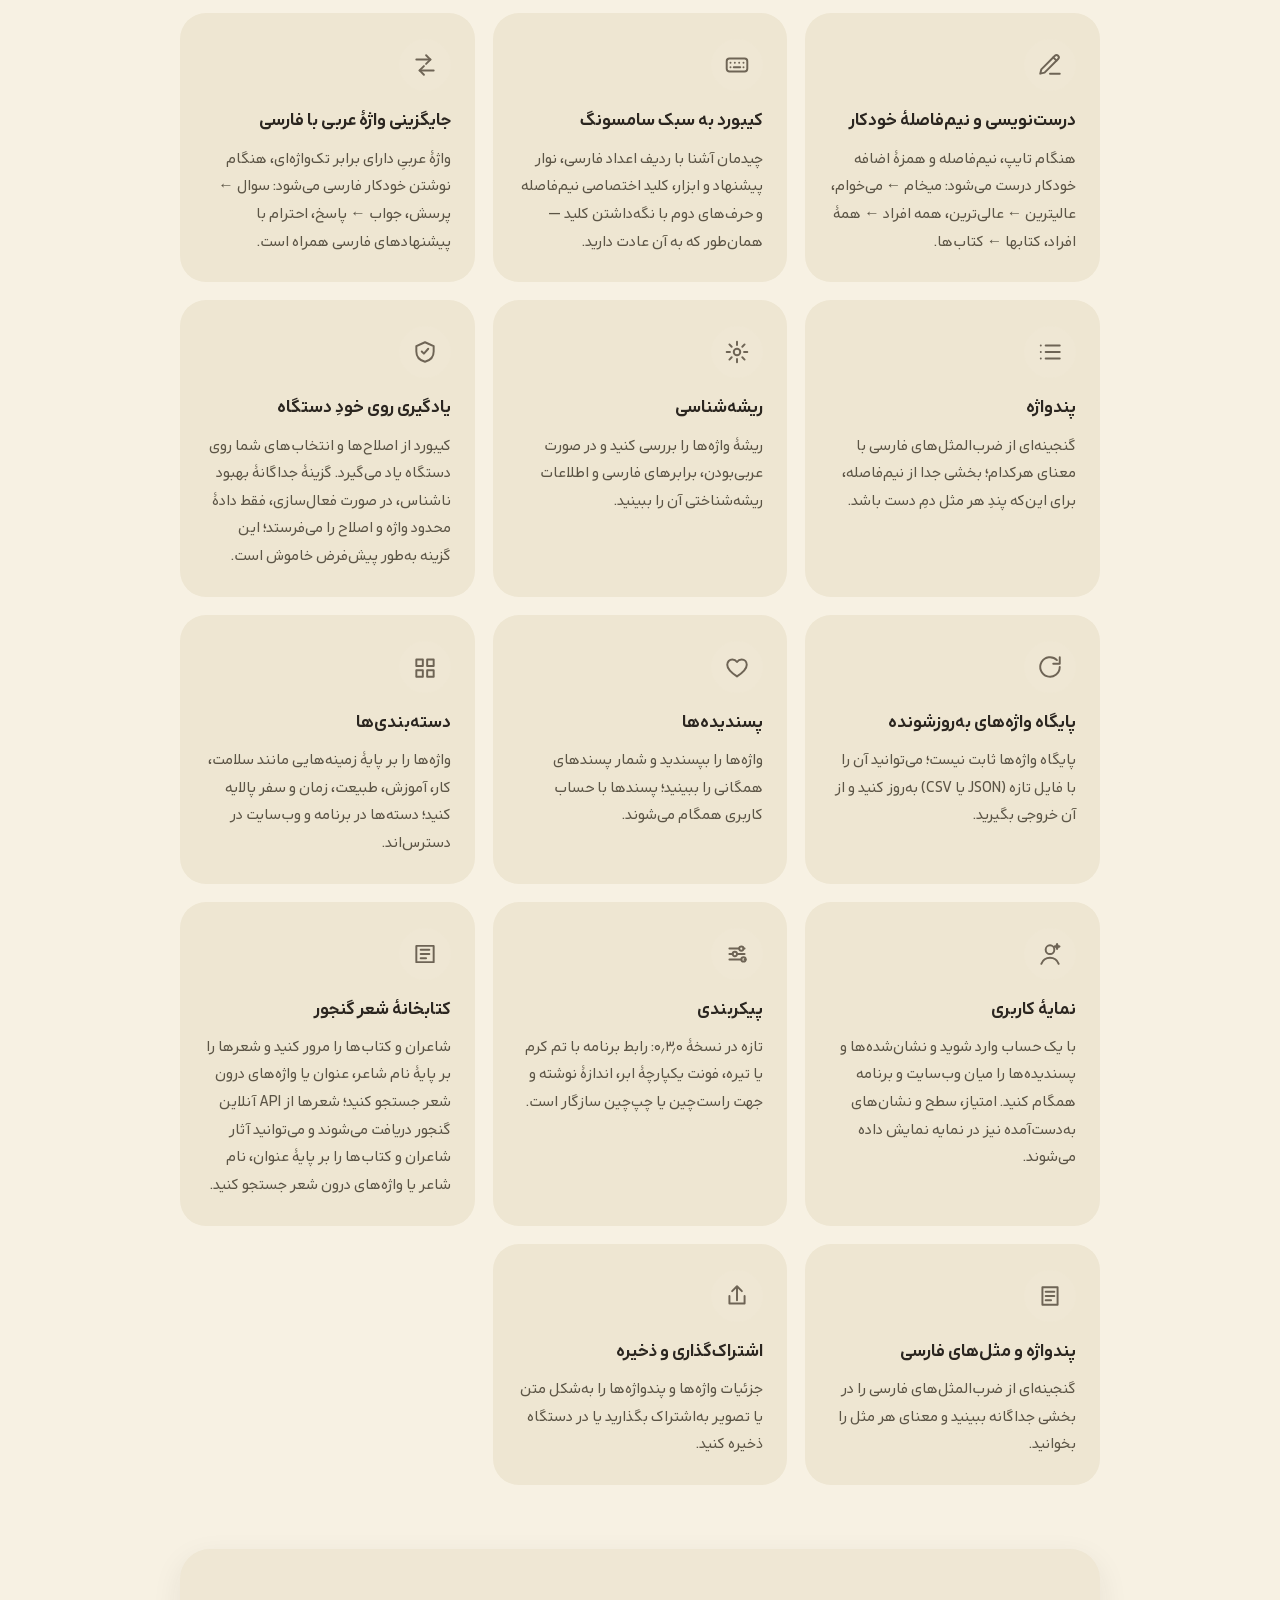
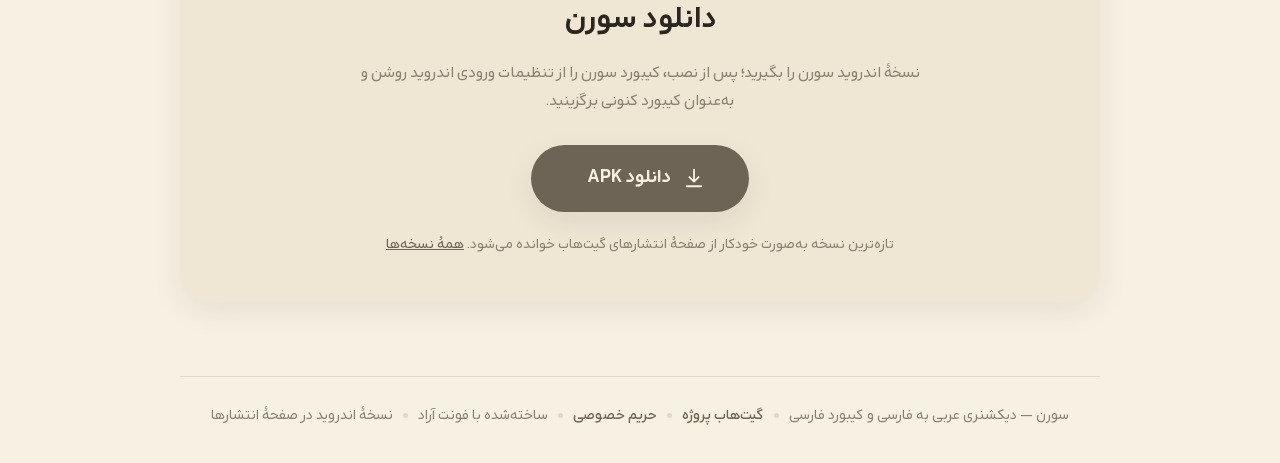
==== commit c170941a: "Link privacy policy from website footer" ====
--- a/index.html
+++ b/index.html
@@ -184,6 +184,8 @@
         <span class="footer-sep"></span>
         <a href="https://github.com/AliAsgharPZ/Souren" target="_blank" rel="noopener">گیت‌هاب پروژه</a>
         <span class="footer-sep"></span>
+        <a href="/privacy">حریم خصوصی</a>
+        <span class="footer-sep"></span>
         <span>ساخته‌شده با فونت آراد</span>
         <span class="footer-sep"></span>
         <span id="footerVersion">نسخهٔ اندروید در صفحهٔ انتشارها</span>
@@ -216,7 +218,18 @@
                     <input type="password" id="loginPassword" autocomplete="current-password" required>
                 </label>
                 <p class="form-msg" id="loginMsg" hidden></p>
-                <button class="btn-primary btn-block" type="submit">ورود</button>
+                <button class="btn-primary btn-block" type="submit">ورود با گذرواژه</button>
+                <div class="auth-otp-divider">یا ورود با کد یک‌بارمصرف ایمیل</div>
+                <label class="field">
+                    <span>ایمیل حساب</span>
+                    <input type="email" id="loginEmail" autocomplete="email">
+                </label>
+                <button class="btn-ghost btn-block" id="requestLoginOtpBtn" type="button">ارسال کد ورود</button>
+                <label class="field">
+                    <span>کد شش‌رقمی</span>
+                    <input type="text" id="loginOtp" inputmode="numeric" autocomplete="one-time-code" maxlength="6">
+                </label>
+                <button class="btn-primary btn-block" id="verifyLoginOtpBtn" type="button">ورود با کد ایمیل</button>
             </form>
 
             <form id="registerForm" class="auth-form" hidden>
@@ -229,11 +242,22 @@
                     <input type="text" id="registerUsername" autocomplete="username" required>
                 </label>
                 <label class="field">
+                    <span>ایمیل</span>
+                    <input type="email" id="registerEmail" autocomplete="email" required>
+                </label>
+                <button class="btn-ghost btn-block" id="requestRegisterOtpBtn" type="button">ارسال کد تأیید ایمیل</button>
+                <label class="field">
+                    <span>کد تأیید ایمیل</span>
+                    <input type="text" id="registerOtp" inputmode="numeric" autocomplete="one-time-code" maxlength="6" required>
+                </label>
+                <button class="btn-ghost btn-block" id="verifyRegisterOtpBtn" type="button">تأیید کد</button>
+                <input type="hidden" id="registerEmailVerificationToken">
+                <label class="field">
                     <span>گذرواژه</span>
                     <input type="password" id="registerPassword" autocomplete="new-password" required>
                 </label>
                 <p class="form-msg" id="registerMsg" hidden></p>
-                <button class="btn-primary btn-block" type="submit">ثبت‌نام</button>
+                <button class="btn-primary btn-block" id="registerSubmitBtn" type="submit" disabled>ثبت‌نام</button>
             </form>
         </div>
     </div>
@@ -252,6 +276,16 @@
                     <span>نام نمایشی</span>
                     <input type="text" id="profileDisplayName" autocomplete="name">
                 </label>
+                <label class="field">
+                    <span>ایمیل حساب</span>
+                    <input type="email" id="profileEmail" autocomplete="email">
+                </label>
+                <button class="btn-ghost btn-block" id="requestProfileOtpBtn" type="button">ارسال کد برای تأیید / تغییر ایمیل</button>
+                <label class="field">
+                    <span>کد تأیید ایمیل</span>
+                    <input type="text" id="profileEmailOtp" inputmode="numeric" autocomplete="one-time-code" maxlength="6">
+                </label>
+                <button class="btn-ghost btn-block" id="verifyProfileOtpBtn" type="button">تأیید و اتصال ایمیل</button>
                 <p class="profile-favs">واژه‌های نشان‌شده: <strong id="profileFavCount">۰</strong></p>
                 <p class="profile-favs">واژه‌های پسندیده: <strong id="profileLikeCount">۰</strong></p>
                 <p class="form-msg" id="profileMsg" hidden></p>
--- a/style.css
+++ b/style.css
@@ -966,3 +966,21 @@
     outline: 2px solid rgba(110, 100, 85, 0.65);
     outline-offset: 2px;
 }
+
+
+/* ---------- ورود با کد یک‌بارمصرف ---------- */
+.auth-otp-divider {
+    display: flex;
+    align-items: center;
+    gap: 12px;
+    margin: 18px 0 14px;
+    color: var(--muted);
+    font-size: 0.84rem;
+}
+.auth-otp-divider::before,
+.auth-otp-divider::after {
+    content: "";
+    flex: 1;
+    height: 1px;
+    background: var(--border, var(--pill));
+}
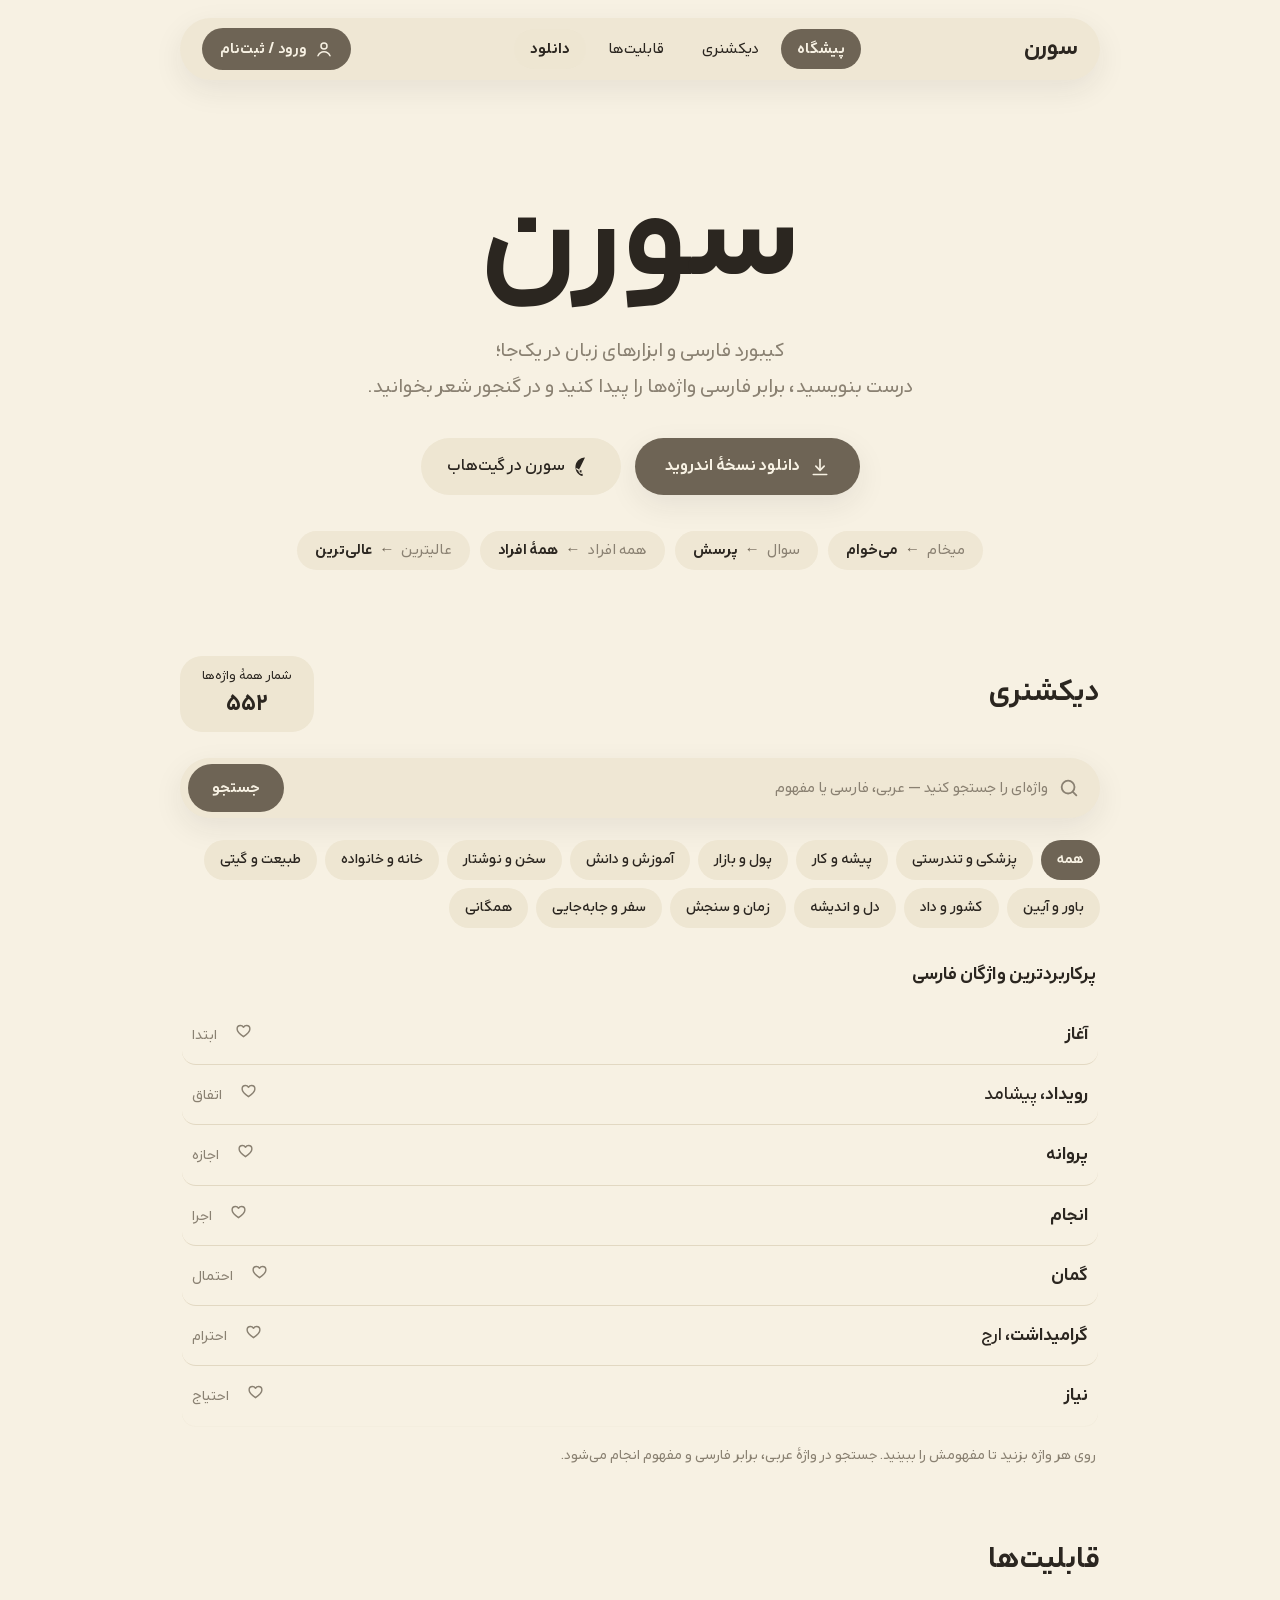
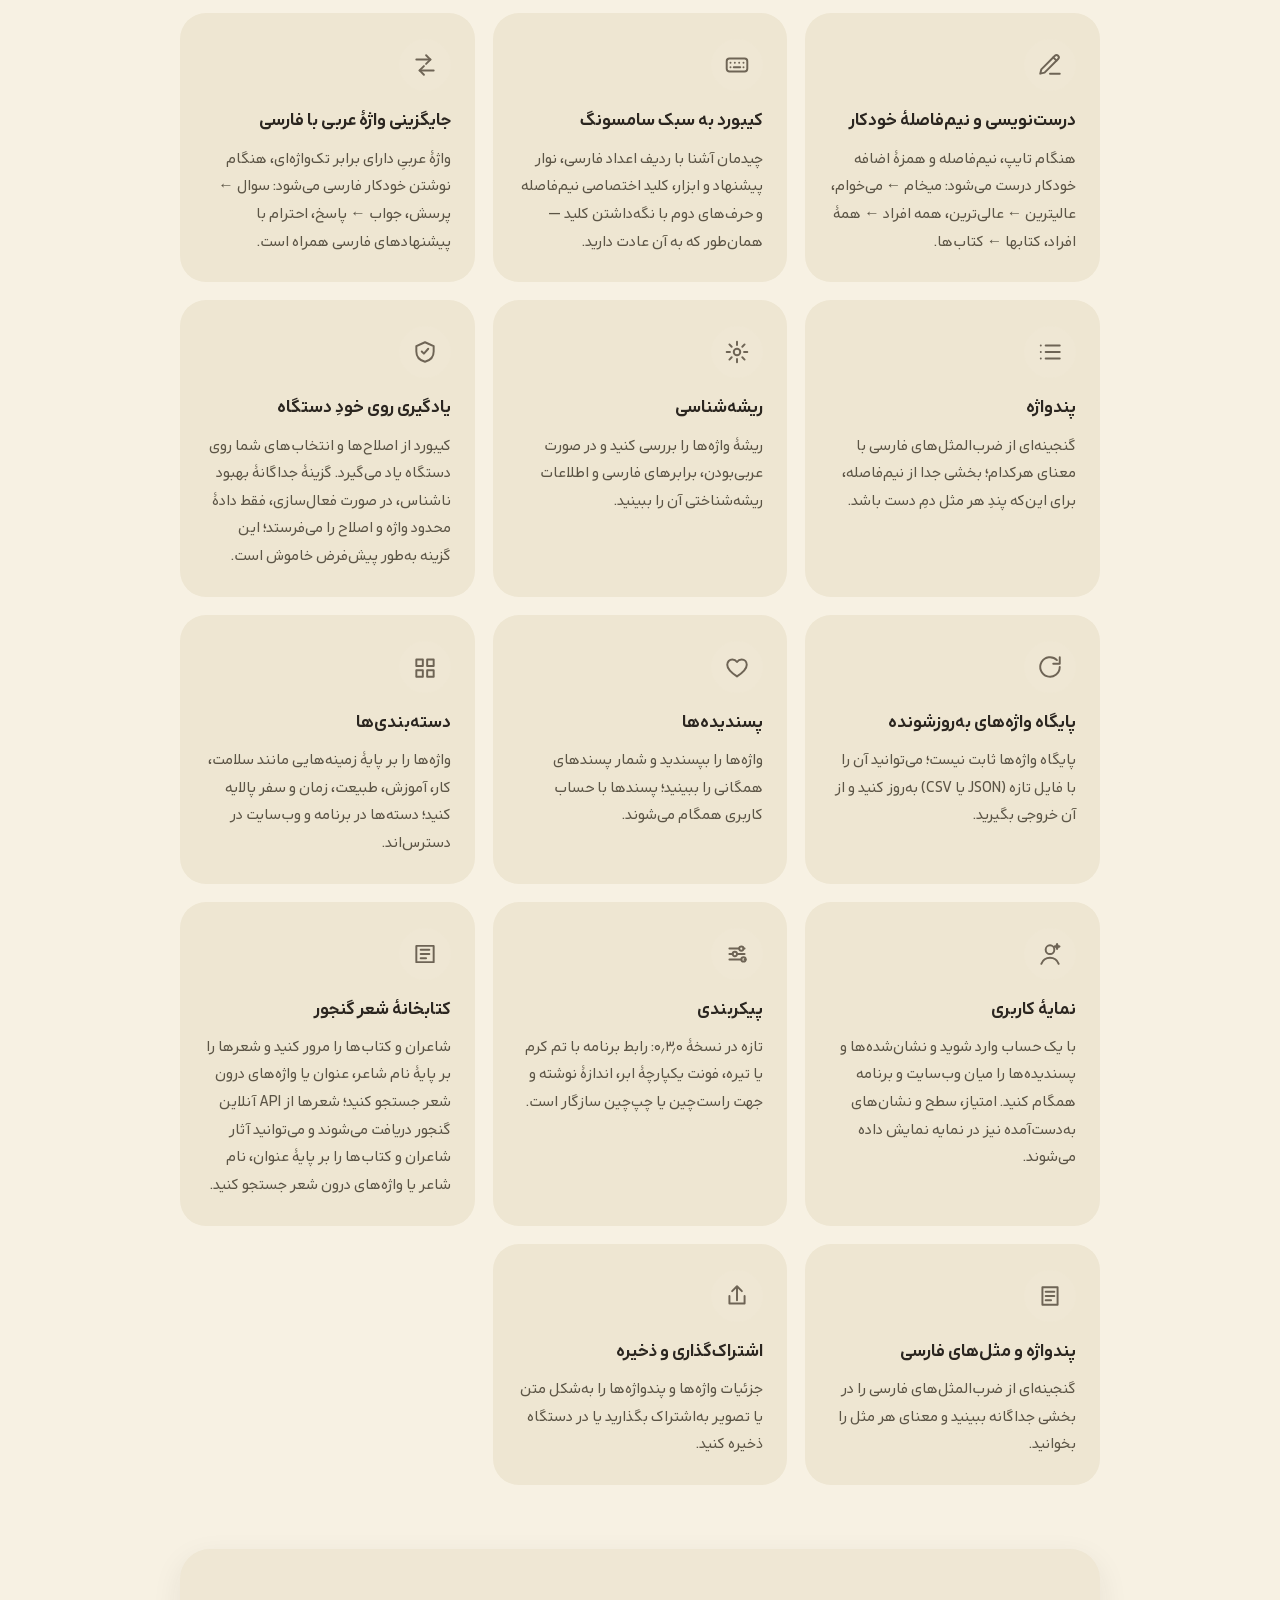
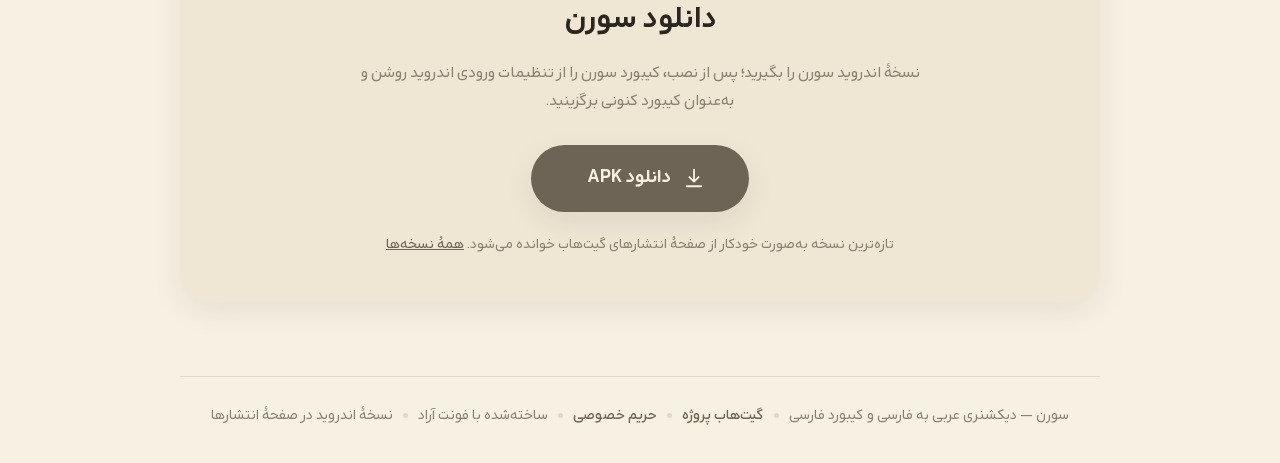
==== commit c141f3c9: "Complete website OTP login and password management flows" ====
--- a/index.html
+++ b/index.html
@@ -210,26 +210,32 @@
 
             <form id="loginForm" class="auth-form">
                 <label class="field">
-                    <span>نام کاربری</span>
+                    <span>نام کاربری یا ایمیل</span>
                     <input type="text" id="loginUsername" autocomplete="username" required>
                 </label>
                 <label class="field">
                     <span>گذرواژه</span>
                     <input type="password" id="loginPassword" autocomplete="current-password" required>
                 </label>
+                <button class="btn-ghost btn-block" id="loginOtpToggleBtn" type="button">ورود با کد یک‌بارمصرف ایمیل</button>
+                <button class="btn-ghost btn-block" id="forgotPasswordBtn" type="button">گذرواژه را فراموش کرده‌اید؟</button>
                 <p class="form-msg" id="loginMsg" hidden></p>
-                <button class="btn-primary btn-block" type="submit">ورود با گذرواژه</button>
-                <div class="auth-otp-divider">یا ورود با کد یک‌بارمصرف ایمیل</div>
+                <button class="btn-primary btn-block" type="submit">ورود</button>
+            </form>
+
+            <form id="loginOtpForm" class="auth-form" hidden>
                 <label class="field">
                     <span>ایمیل حساب</span>
-                    <input type="email" id="loginEmail" autocomplete="email">
+                    <input type="email" id="loginOtpEmail" autocomplete="email" required>
                 </label>
                 <button class="btn-ghost btn-block" id="requestLoginOtpBtn" type="button">ارسال کد ورود</button>
                 <label class="field">
                     <span>کد شش‌رقمی</span>
-                    <input type="text" id="loginOtp" inputmode="numeric" autocomplete="one-time-code" maxlength="6">
-                </label>
-                <button class="btn-primary btn-block" id="verifyLoginOtpBtn" type="button">ورود با کد ایمیل</button>
+                    <input type="text" id="loginOtpCode" inputmode="numeric" autocomplete="one-time-code" maxlength="6" required>
+                </label>
+                <p class="form-msg" id="loginOtpMsg" hidden></p>
+                <button class="btn-primary btn-block" type="submit">تأیید کد و ورود</button>
+                <button class="btn-ghost btn-block" id="loginPasswordToggleBtn" type="button">بازگشت به ورود با گذرواژه</button>
             </form>
 
             <form id="registerForm" class="auth-form" hidden>
@@ -247,17 +253,30 @@
                 </label>
                 <button class="btn-ghost btn-block" id="requestRegisterOtpBtn" type="button">ارسال کد تأیید ایمیل</button>
                 <label class="field">
-                    <span>کد تأیید ایمیل</span>
+                    <span>کد شش‌رقمی</span>
                     <input type="text" id="registerOtp" inputmode="numeric" autocomplete="one-time-code" maxlength="6" required>
                 </label>
-                <button class="btn-ghost btn-block" id="verifyRegisterOtpBtn" type="button">تأیید کد</button>
-                <input type="hidden" id="registerEmailVerificationToken">
-                <label class="field">
-                    <span>گذرواژه</span>
-                    <input type="password" id="registerPassword" autocomplete="new-password" required>
-                </label>
                 <p class="form-msg" id="registerMsg" hidden></p>
-                <button class="btn-primary btn-block" id="registerSubmitBtn" type="submit" disabled>ثبت‌نام</button>
+                <button class="btn-primary btn-block" id="registerSubmitBtn" type="submit">تأیید کد و ساخت حساب</button>
+            </form>
+
+            <form id="resetForm" class="auth-form" hidden>
+                <label class="field">
+                    <span>ایمیل حساب</span>
+                    <input type="email" id="resetEmail" autocomplete="email" required>
+                </label>
+                <button class="btn-ghost btn-block" id="requestResetOtpBtn" type="button">ارسال کد بازیابی</button>
+                <label class="field">
+                    <span>کد شش‌رقمی</span>
+                    <input type="text" id="resetOtp" inputmode="numeric" autocomplete="one-time-code" maxlength="6" required>
+                </label>
+                <label class="field">
+                    <span>گذرواژهٔ تازه</span>
+                    <input type="password" id="resetPassword" autocomplete="new-password" minlength="8" required>
+                </label>
+                <p class="form-msg" id="resetMsg" hidden></p>
+                <button class="btn-primary btn-block" type="submit">تأیید کد و تغییر گذرواژه</button>
+                <button class="btn-ghost btn-block" id="backToLoginBtn" type="button">بازگشت به ورود</button>
             </form>
         </div>
     </div>
@@ -286,6 +305,19 @@
                     <input type="text" id="profileEmailOtp" inputmode="numeric" autocomplete="one-time-code" maxlength="6">
                 </label>
                 <button class="btn-ghost btn-block" id="verifyProfileOtpBtn" type="button">تأیید و اتصال ایمیل</button>
+                <button class="btn-ghost btn-block" id="changePasswordToggleBtn" type="button">تغییر گذرواژه</button>
+                <div id="changePasswordPanel" hidden>
+                    <label class="field">
+                        <span>گذرواژهٔ فعلی</span>
+                        <input type="password" id="currentAccountPassword" autocomplete="current-password">
+                    </label>
+                    <label class="field">
+                        <span>گذرواژهٔ تازه (حداقل ۸ نویسه)</span>
+                        <input type="password" id="newAccountPassword" autocomplete="new-password" minlength="8">
+                    </label>
+                    <p class="form-msg" id="changePasswordMsg" hidden></p>
+                    <button class="btn-primary btn-block" id="savePasswordBtn" type="button">ذخیرهٔ گذرواژهٔ تازه</button>
+                </div>
                 <p class="profile-favs">واژه‌های نشان‌شده: <strong id="profileFavCount">۰</strong></p>
                 <p class="profile-favs">واژه‌های پسندیده: <strong id="profileLikeCount">۰</strong></p>
                 <p class="form-msg" id="profileMsg" hidden></p>
